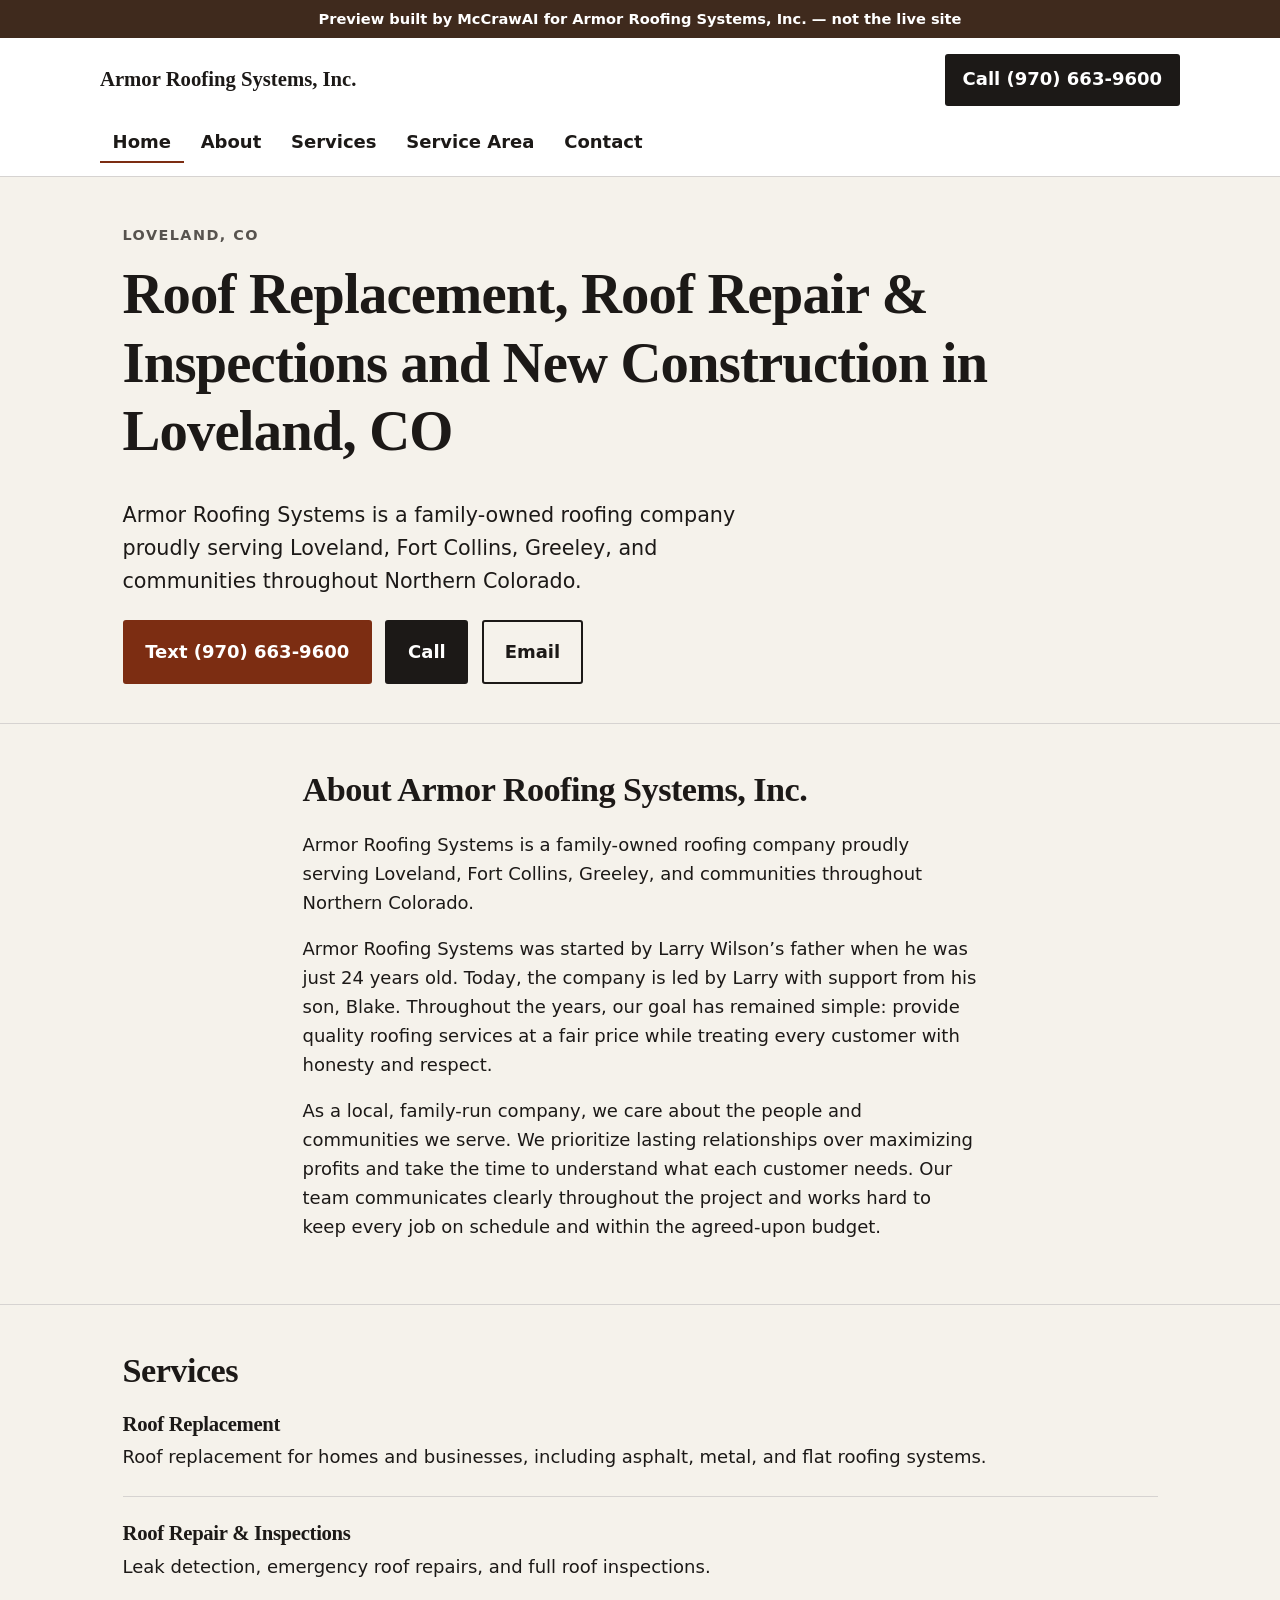
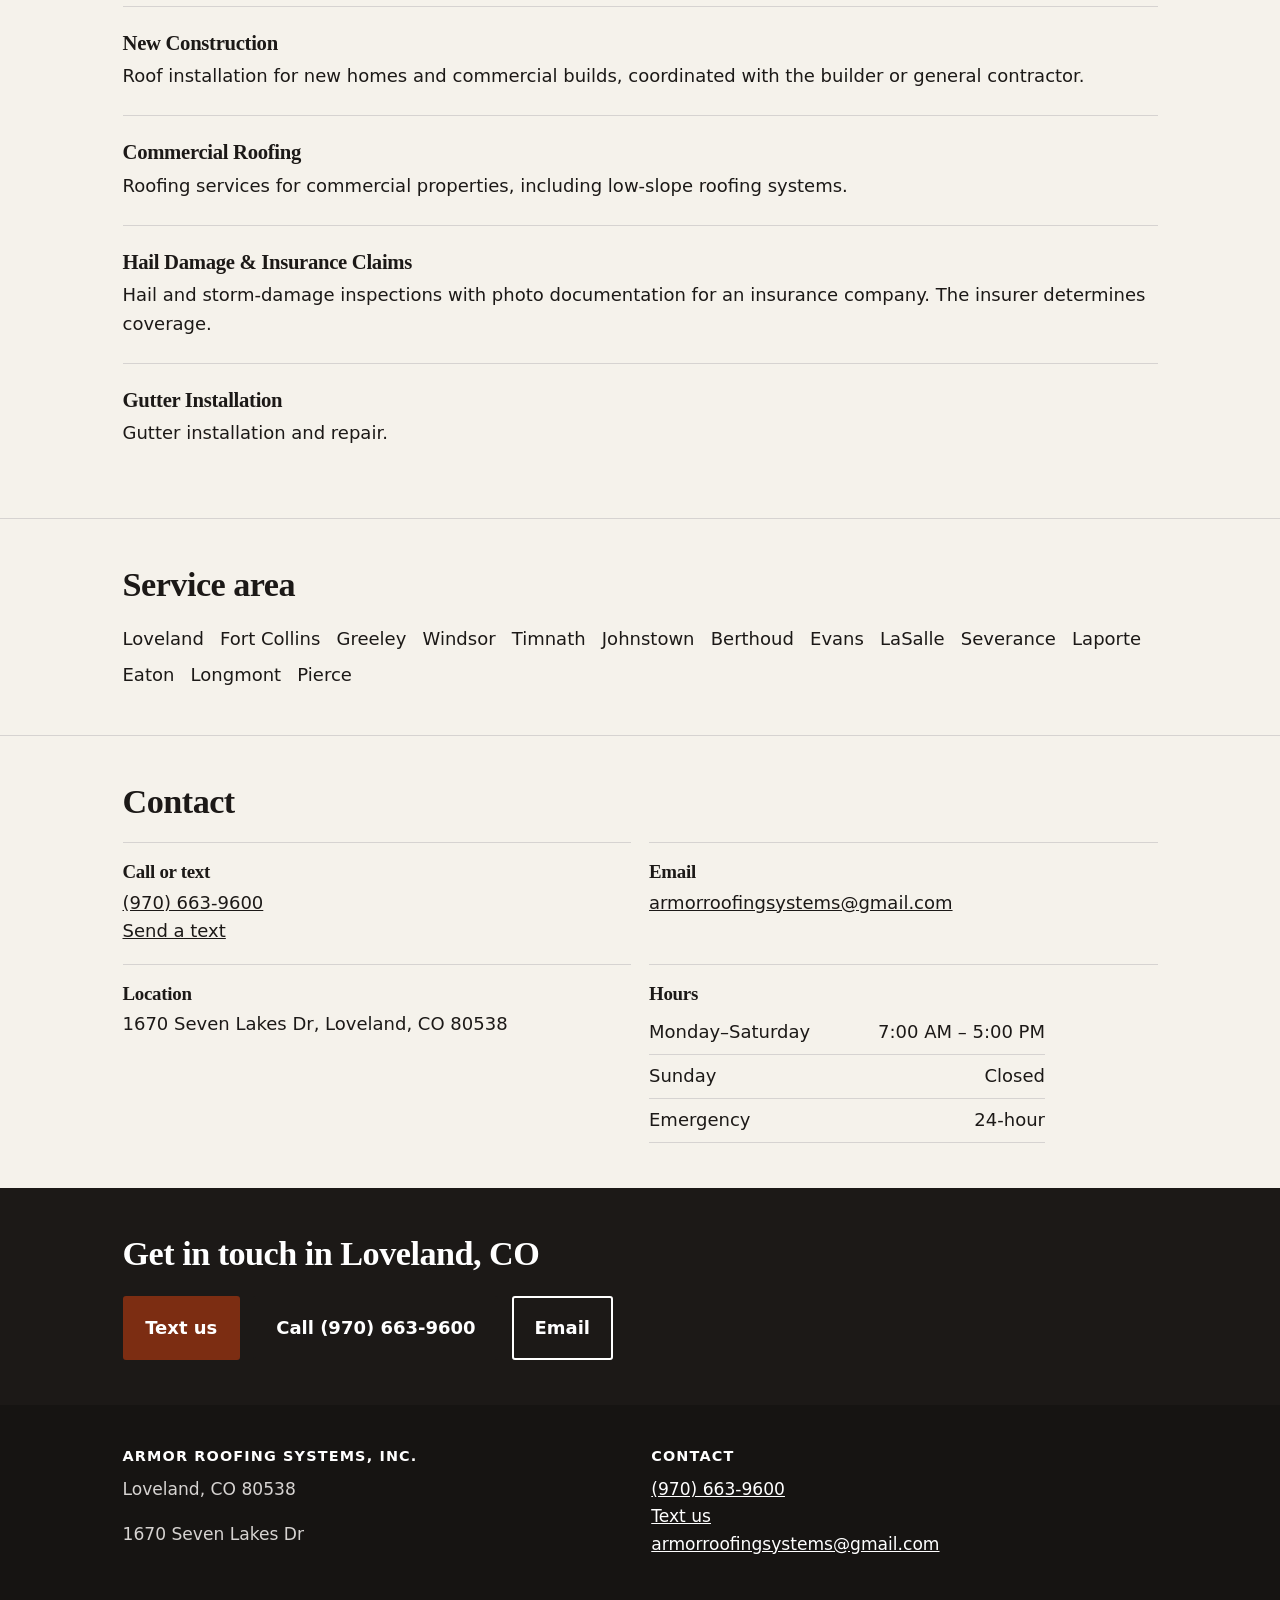
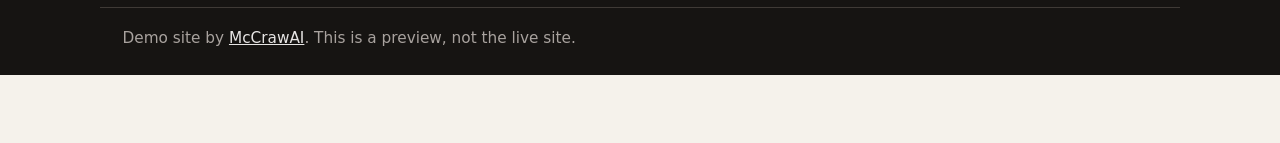
==== index.html @ c3b0ddf4 "Publish preview demo for Armor Roofing Systems, Inc." ====
<!doctype html>
<html lang="en">
<head>
<meta charset="utf-8">
<meta name="viewport" content="width=device-width,initial-scale=1">
<title>Armor Roofing Systems, Inc. | Loveland, CO 80538</title>
<meta name="description" content="Armor Roofing Systems, Inc. in Loveland, CO 80538 — Roof Replacement, Roof Repair &amp; Inspections, New Construction, Commercial Roofing, Hail Damage &amp; Insurance Claims. Call (970) 663-9600.">
<meta name="robots" content="noindex,nofollow">
<link rel="canonical" href="https://mccrawaiops.github.io/demo-armor-roofing-systems/">
<meta property="og:site_name" content="Armor Roofing Systems, Inc.">
<meta property="og:title" content="Armor Roofing Systems, Inc. | Loveland, CO 80538">
<meta property="og:description" content="Armor Roofing Systems, Inc. in Loveland, CO 80538 — Roof Replacement, Roof Repair &amp; Inspections, New Construction, Commercial Roofing, Hail Damage &amp; Insurance Claims. Call (970) 663-9600.">
<meta property="og:type" content="website">
<meta property="og:url" content="https://mccrawaiops.github.io/demo-armor-roofing-systems/">

<meta name="twitter:card" content="summary">
<meta name="theme-color" content="#1c1917">
<link rel="icon" href="img/favicon.png" type="image/png">
<link rel="apple-touch-icon" href="img/favicon.png">

<link rel="stylesheet" href="styles.css">
<script type="application/ld+json">{"@context":"https://schema.org","@graph":[{"@type":"LocalBusiness","@id":"https://mccrawaiops.github.io/demo-armor-roofing-systems/#business","name":"Armor Roofing Systems, Inc.","url":"https://mccrawaiops.github.io/demo-armor-roofing-systems/","telephone":"+19706639600","email":"armorroofingsystems@gmail.com","address":{"@type":"PostalAddress","streetAddress":"1670 Seven Lakes Dr","addressLocality":"Loveland","addressRegion":"CO","postalCode":"80538","addressCountry":"US"},"areaServed":[{"@type":"Place","name":"Loveland"},{"@type":"Place","name":"Fort Collins"},{"@type":"Place","name":"Greeley"},{"@type":"Place","name":"Windsor"},{"@type":"Place","name":"Timnath"},{"@type":"Place","name":"Johnstown"},{"@type":"Place","name":"Berthoud"},{"@type":"Place","name":"Evans"},{"@type":"Place","name":"LaSalle"},{"@type":"Place","name":"Severance"},{"@type":"Place","name":"Laporte"},{"@type":"Place","name":"Eaton"},{"@type":"Place","name":"Longmont"},{"@type":"Place","name":"Pierce"}],"description":"Armor Roofing Systems is a family-owned roofing company proudly serving Loveland, Fort Collins, Greeley, and communities throughout Northern Colorado.\n\nArmor Roofing Systems was started by Larry Wilson’s father when he was just 24 years old. Today, the company is led by Larry with support from his son, Blake. Throughout the years, our goal has remained simple: provide quality roofing services at a fair price while treating every customer with honesty and respect.\n\nAs a local, family-run company, we care about the people and communities we serve. We prioritize lasting relationships over maximizing profits and take the time to understand what each customer needs. Our team communicates clearly throughout the project and works hard to keep every job on schedule and within the agreed-upon budget."},{"@type":"WebPage","@id":"https://mccrawaiops.github.io/demo-armor-roofing-systems/","url":"https://mccrawaiops.github.io/demo-armor-roofing-systems/","name":"Armor Roofing Systems, Inc.","about":{"@id":"https://mccrawaiops.github.io/demo-armor-roofing-systems/#business"}}]}</script>
</head>
<body class="has-sticky">
<div class="preview-ribbon">Preview built by McCrawAI for Armor Roofing Systems, Inc. — not the live site</div>
<a class="skip" href="#main">Skip to content</a>
<header class="top" id="top">
  <div class="wrap bar">
    <a href="index.html" class="brand"><span class="wordmark">Armor Roofing Systems, Inc.</span></a>
    <a class="callbtn" href="tel:+19706639600">Call (970) 663-9600</a>
  </div>
  <nav class="wrap nav" aria-label="Main"><a href="index.html#top" aria-current="page">Home</a><a href="index.html#about">About</a><a href="index.html#services">Services</a><a href="index.html#area">Service Area</a><a href="index.html#contact">Contact</a></nav>
</header>
<main id="main">
<section class="hero"><div class="wrap hero-grid"><div><p class="eyebrow">Loveland, CO</p><h1>Roof Replacement, Roof Repair &amp; Inspections and New Construction in Loveland, CO</h1><p class="lead">Armor Roofing Systems is a family-owned roofing company proudly serving Loveland, Fort Collins, Greeley, and communities throughout Northern Colorado.</p><div class="btns"><a class="btn" href="sms:+19706639600?&body=Hi%2C%20I%20would%20like%20to%20ask%20about%20a%20project.">Text (970) 663-9600</a><a class="btn alt" href="tel:+19706639600">Call</a><a class="btn ghost" href="mailto:armorroofingsystems@gmail.com">Email</a></div></div></div></section>
<section class="sec" id="about"><div class="wrap about"><h2>About Armor Roofing Systems, Inc.</h2><p>Armor Roofing Systems is a family-owned roofing company proudly serving Loveland, Fort Collins, Greeley, and communities throughout Northern Colorado.</p><p>Armor Roofing Systems was started by Larry Wilson’s father when he was just 24 years old. Today, the company is led by Larry with support from his son, Blake. Throughout the years, our goal has remained simple: provide quality roofing services at a fair price while treating every customer with honesty and respect.</p><p>As a local, family-run company, we care about the people and communities we serve. We prioritize lasting relationships over maximizing profits and take the time to understand what each customer needs. Our team communicates clearly throughout the project and works hard to keep every job on schedule and within the agreed-upon budget.</p></div></section>
<section class="sec" id="services"><div class="wrap"><h2>Services</h2><article class="svc"><div><h3>Roof Replacement</h3><p>Roof replacement for homes and businesses, including asphalt, metal, and flat roofing systems.</p></div></article><article class="svc"><div><h3>Roof Repair &amp; Inspections</h3><p>Leak detection, emergency roof repairs, and full roof inspections.</p></div></article><article class="svc"><div><h3>New Construction</h3><p>Roof installation for new homes and commercial builds, coordinated with the builder or general contractor.</p></div></article><article class="svc"><div><h3>Commercial Roofing</h3><p>Roofing services for commercial properties, including low-slope roofing systems.</p></div></article><article class="svc"><div><h3>Hail Damage &amp; Insurance Claims</h3><p>Hail and storm-damage inspections with photo documentation for an insurance company. The insurer determines coverage.</p></div></article><article class="svc"><div><h3>Gutter Installation</h3><p>Gutter installation and repair.</p></div></article></div></section>
<section class="sec" id="area"><div class="wrap"><h2>Service area</h2><ul class="towns"><li>Loveland</li><li>Fort Collins</li><li>Greeley</li><li>Windsor</li><li>Timnath</li><li>Johnstown</li><li>Berthoud</li><li>Evans</li><li>LaSalle</li><li>Severance</li><li>Laporte</li><li>Eaton</li><li>Longmont</li><li>Pierce</li></ul></div></section>
<section class="sec" id="contact"><div class="wrap"><h2>Contact</h2><div class="contact-list"><div class="contact-item"><h2>Call or text</h2><p><a href="tel:+19706639600">(970) 663-9600</a></p><p><a href="sms:+19706639600?&body=Hi%2C%20I%20would%20like%20to%20ask%20about%20a%20project.">Send a text</a></p></div><div class="contact-item"><h2>Email</h2><p><a href="mailto:armorroofingsystems@gmail.com">armorroofingsystems@gmail.com</a></p></div><div class="contact-item"><h2>Location</h2><p>1670 Seven Lakes Dr, Loveland, CO 80538</p></div><div class="contact-item"><h2>Hours</h2><ul class="hours"><li><span>Monday–Saturday</span><span>7:00 AM – 5:00 PM</span></li><li><span>Sunday</span><span>Closed</span></li><li><span>Emergency</span><span>24-hour</span></li></ul></div></div></div></section>
</main>
<section class="cta-band"><div class="wrap"><h2>Get in touch in Loveland, CO</h2><div class="btns"><a class="btn" href="sms:+19706639600?&body=Hi%2C%20I%20would%20like%20to%20ask%20about%20a%20project.">Text us</a><a class="btn alt" href="tel:+19706639600">Call (970) 663-9600</a><a class="btn ghost" href="mailto:armorroofingsystems@gmail.com">Email</a></div></div></section>
<footer class="foot">
  <div class="wrap cols">
    <div>
      <h3>Armor Roofing Systems, Inc.</h3>
      <p>Loveland, CO 80538</p>
      <p>1670 Seven Lakes Dr</p>
    </div>
    <div>
      <h3>Contact</h3>
      <p>
        <a href="tel:+19706639600">(970) 663-9600</a><br>
        <a href="sms:+19706639600?&body=Hi%2C%20I%20would%20like%20to%20ask%20about%20a%20project.">Text us</a><br>
        <a href="mailto:armorroofingsystems@gmail.com">armorroofingsystems@gmail.com</a>
      </p>
    </div>
    
  </div>
  <div class="wrap credit">Demo site by <a href="https://mccrawai.com">McCrawAI</a>. This is a preview, not the live site.</div>
</footer>
<nav class="sticky" aria-label="Quick contact"><a class="sticky-call" href="tel:+19706639600">Call (970) 663-9600</a><a class="sticky-text" href="sms:+19706639600?&body=Hi%2C%20I%20would%20like%20to%20ask%20about%20a%20project.">Text us</a></nav>
</body>
</html>
---- styles.css ----
/* Preview demo styles. System fonts only. No decorative motion. */
:root{
  --primary:#1c1917;
  --accent:#7c2d12;
  --bg:#f5f2eb;
  --ink:#1c1917;
  --muted:#57534e;
  --paper:#fff;
  --line:#d6d3d1;
  --header:#fff;
  --header-ink:#1c1917;
  --ribbon:#3f2a1d;
}
*,*::before,*::after{box-sizing:border-box}
html{font-size:18px;scroll-behavior:smooth}
body{
  margin:0;
  font-family:system-ui,-apple-system,"Segoe UI",Roboto,Arial,sans-serif;
  color:var(--ink);
  background:var(--bg);
  line-height:1.6;
  padding-bottom:0;
}
body.has-sticky{padding-bottom:3.75rem}
img{max-width:100%;height:auto;display:block}
a{color:var(--primary)}
a:focus-visible,button:focus-visible{outline:3px solid var(--accent);outline-offset:3px}
h1,h2,h3{
  font-family:Georgia,"Iowan Old Style","Palatino Linotype",Palatino,"Times New Roman",serif;
  font-weight:700;
  line-height:1.2;
  letter-spacing:-0.015em;
  color:var(--primary);
  margin:0 0 .6em;
}
h1{font-size:clamp(2rem,5vw,3.15rem)}
h2{font-size:clamp(1.45rem,3vw,1.9rem)}
h3{font-size:1.15rem}
p{margin:0 0 1em}
.wrap{max-width:1080px;margin:0 auto;padding:0 1.25rem}
.skip{position:absolute;left:-999px}
.skip:focus{left:1rem;top:1rem;background:#fff;padding:.5rem .75rem;z-index:20}

.preview-ribbon{
  background:var(--ribbon);
  color:#fff;
  text-align:center;
  font-size:.8125rem;
  font-weight:650;
  line-height:1.4;
  padding:.5rem 1rem;
}

.top{
  background:var(--header);
  border-bottom:1px solid var(--line);
  position:sticky;
  top:0;
  z-index:5;
  color:var(--header-ink);
}
.bar{display:flex;align-items:center;justify-content:space-between;gap:1rem;padding:.85rem 0}
.brand{display:flex;align-items:center;gap:.75rem;text-decoration:none;color:var(--header-ink);min-width:0}
.brand img{height:48px;width:auto;max-width:220px}
.wordmark{font-family:Georgia,"Iowan Old Style",Palatino,serif;font-weight:700;font-size:1.15rem;line-height:1.2}
.callbtn{
  background:var(--primary);
  color:#fff;
  text-decoration:none;
  font-weight:700;
  padding:.65rem 1rem;
  border-radius:3px;
  white-space:nowrap;
}
.nav{display:flex;gap:.25rem;padding:0 0 .75rem;overflow-x:auto}
.nav a{text-decoration:none;color:var(--header-ink);font-weight:600;padding:.35rem .7rem;white-space:nowrap}
.nav a[aria-current="page"]{color:var(--primary);box-shadow:inset 0 -2px 0 var(--accent)}

.hero{padding:2.6rem 0 2.2rem}
.hero-grid{display:grid;gap:1.75rem;align-items:center}
@media(min-width:800px){
  .hero-grid.has-photo{grid-template-columns:1.05fr .95fr}
}
.eyebrow{
  font-size:.8rem;
  font-weight:700;
  letter-spacing:.1em;
  text-transform:uppercase;
  color:var(--muted);
  margin:0 0 .75rem;
}
.lead{font-size:1.15rem;max-width:36rem}
.hero-photo img{width:100%;aspect-ratio:4/3;object-fit:cover;background:var(--line)}

.btns{display:flex;flex-wrap:wrap;gap:.75rem;margin:1.25rem 0 0}
.btn{
  display:inline-block;
  background:var(--accent);
  color:#fff;
  text-decoration:none;
  font-weight:700;
  padding:.85rem 1.15rem;
  border-radius:3px;
  border:2px solid var(--accent);
}
.btn.alt{background:var(--primary);border-color:var(--primary);color:#fff}
.btn.ghost{background:transparent;color:var(--primary);border-color:var(--primary)}

.sec{padding:2.5rem 0;border-top:1px solid var(--line)}
.about{max-width:40rem}

.svc{
  display:grid;
  gap:1.25rem;
  padding:1.35rem 0;
  border-top:1px solid var(--line);
  align-items:start;
}
.svc:first-of-type{border-top:0;padding-top:0}
@media(min-width:700px){
  .svc.has-photo{grid-template-columns:220px 1fr}
}
.svc img{width:100%;aspect-ratio:4/3;object-fit:cover;background:var(--line)}
.svc h3{margin-bottom:.35rem}
.svc p{margin:0;color:var(--ink)}

.gallery{
  display:grid;
  gap:.75rem;
  grid-template-columns:repeat(auto-fit,minmax(220px,1fr));
  margin-top:1rem;
}
.gallery img{width:100%;aspect-ratio:4/3;object-fit:cover;background:var(--line)}

.towns{margin:0;padding:0;list-style:none;display:flex;flex-wrap:wrap;gap:.4rem .9rem}
.towns li{margin:0}
.hours{margin:0;padding:0;list-style:none}
.hours li{display:flex;gap:1rem;justify-content:space-between;max-width:22rem;border-bottom:1px solid var(--line);padding:.4rem 0}

.contact-list{display:grid;gap:1rem}
@media(min-width:700px){.contact-list{grid-template-columns:repeat(2,1fr)}}
.contact-item{border-top:1px solid var(--line);padding:1rem 0 0}
.contact-item h2,.contact-item h3{margin:0 0 .25rem;font-size:1.05rem}
.contact-item p{margin:0}

.cta-band{background:var(--primary);color:#f7f4ef;padding:2.5rem 0}
.cta-band h2{color:#fff}
.cta-band .btn.ghost{border-color:#fff;color:#fff}

.foot{background:#161412;color:#d6d3d1;padding:2.4rem 0 1.4rem;font-size:.95rem}
.foot a{color:#fff}
.cols{display:grid;gap:1.25rem;grid-template-columns:repeat(auto-fit,minmax(180px,1fr))}
.foot h3{color:#fff;font-family:system-ui,-apple-system,"Segoe UI",sans-serif;font-size:.8rem;letter-spacing:.08em;text-transform:uppercase;margin:0 0 .6rem}
.credit{margin-top:1.75rem;padding-top:1rem;border-top:1px solid #3f3a36;font-size:.85rem;color:#a8a29e}
.credit a{color:#e7e5e4}

.sticky{display:none}
@media(max-width:899px){
  body.has-sticky .sticky{
    display:flex;
    position:fixed;
    bottom:0;left:0;right:0;
    z-index:6;
  }
  .sticky a{
    flex:1;
    text-align:center;
    text-decoration:none;
    color:#fff;
    font-weight:800;
    padding:.95rem .5rem;
  }
  .sticky-call{background:var(--primary)}
  .sticky-text{background:var(--accent)}
}

@media(prefers-reduced-motion:reduce){
  html{scroll-behavior:auto}
  *,*::before,*::after{animation:none !important;transition:none !important}
}
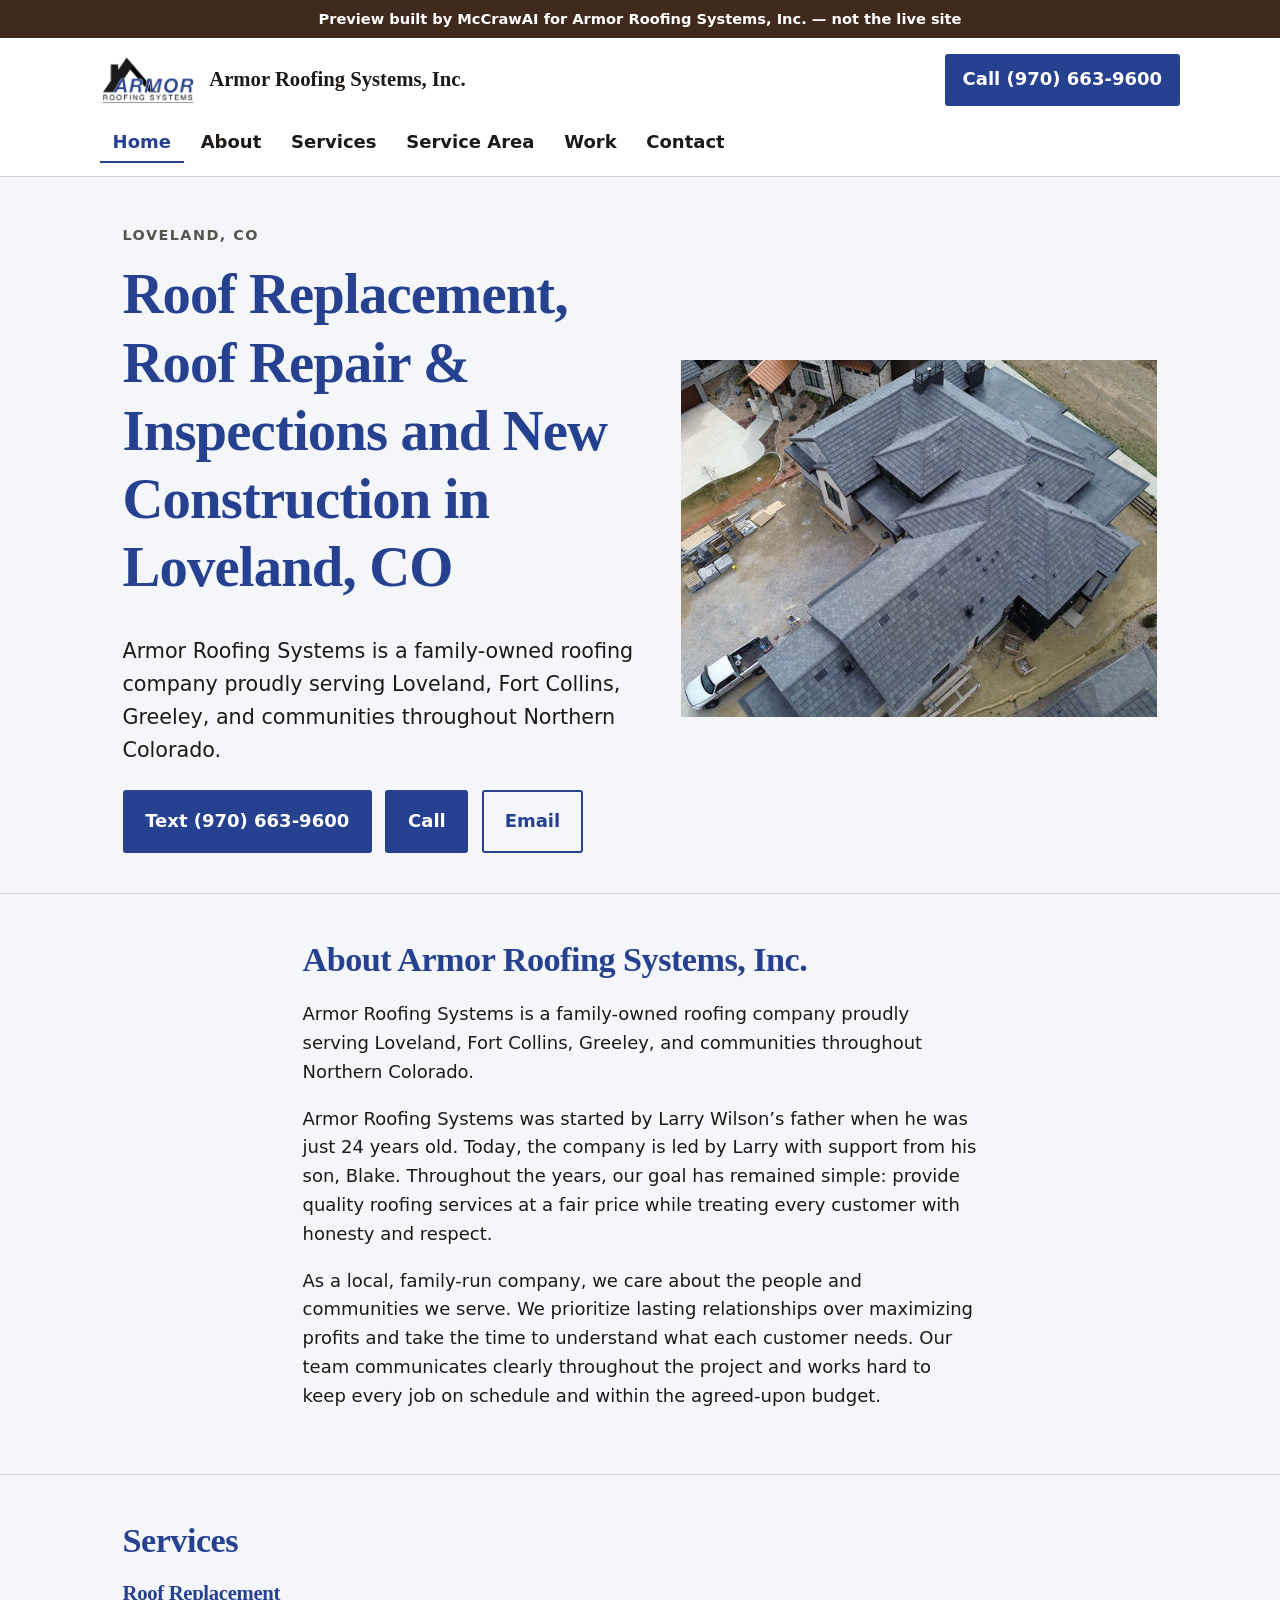
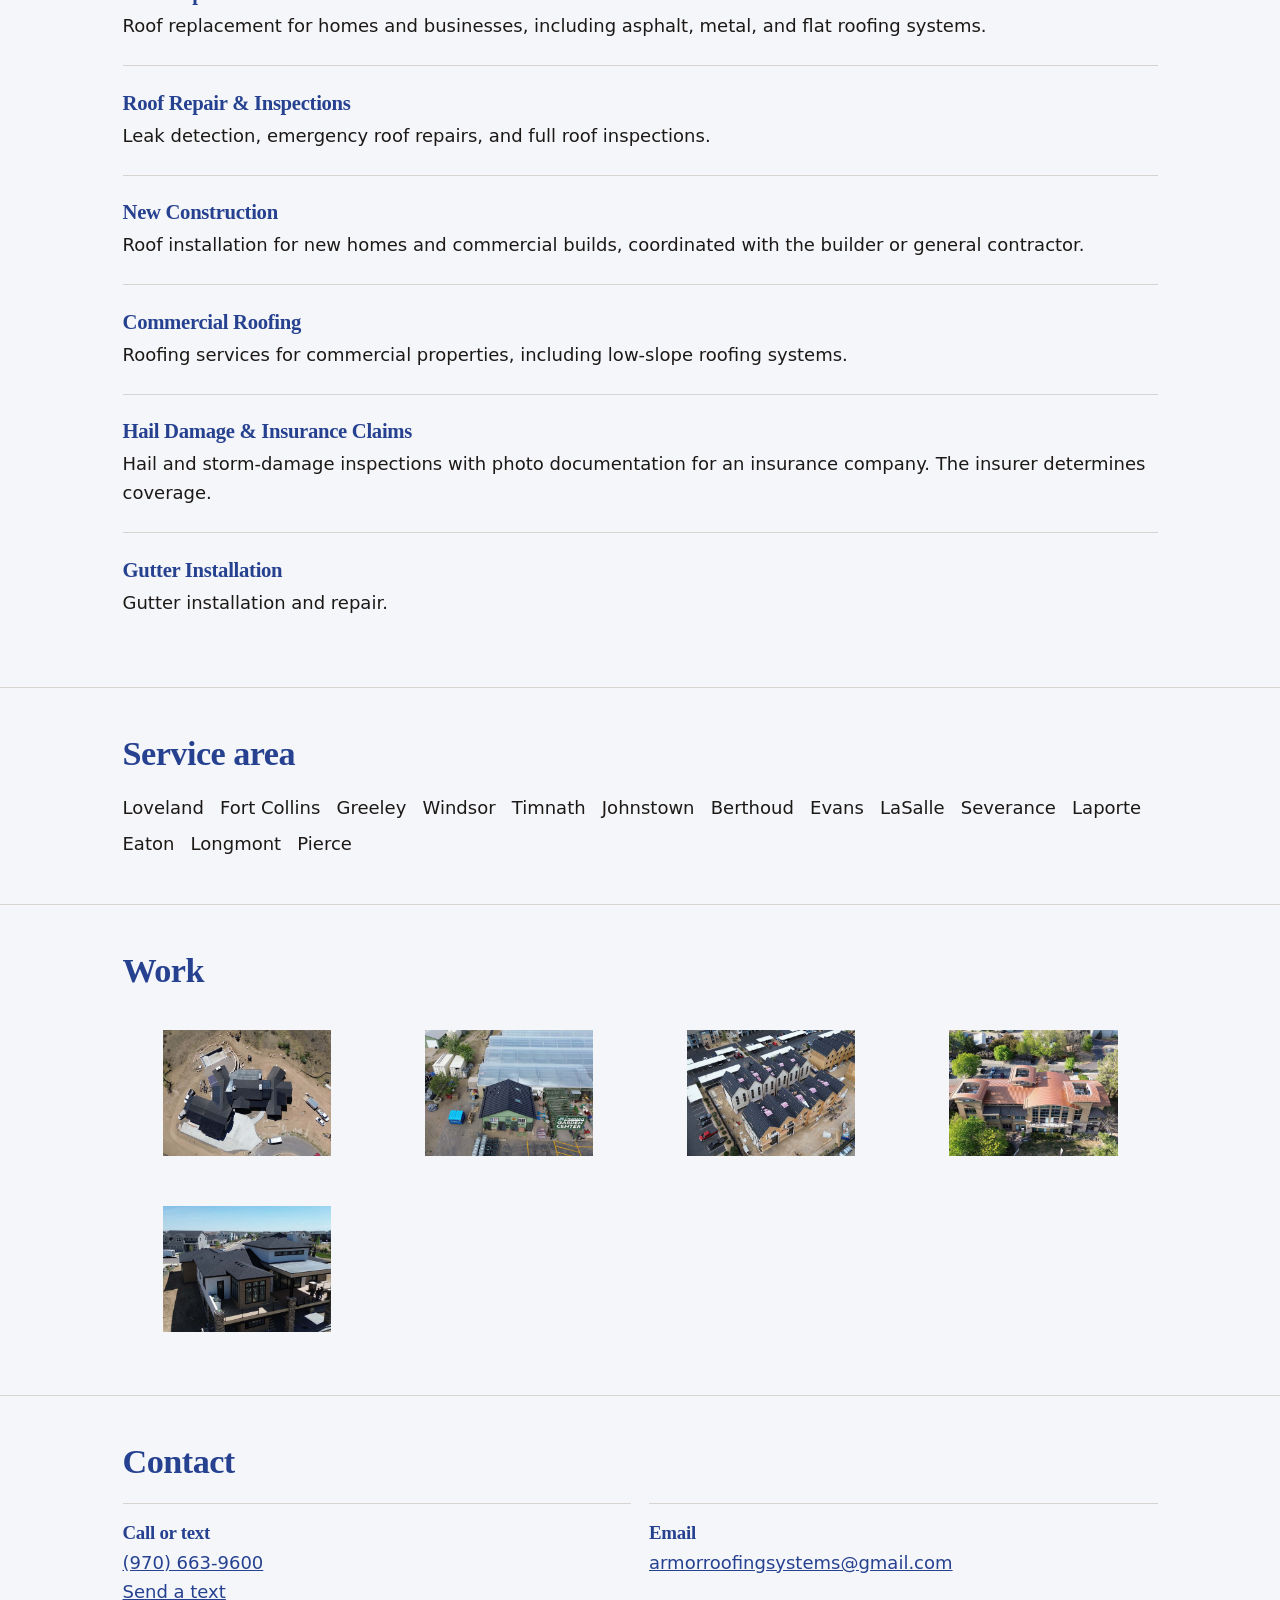
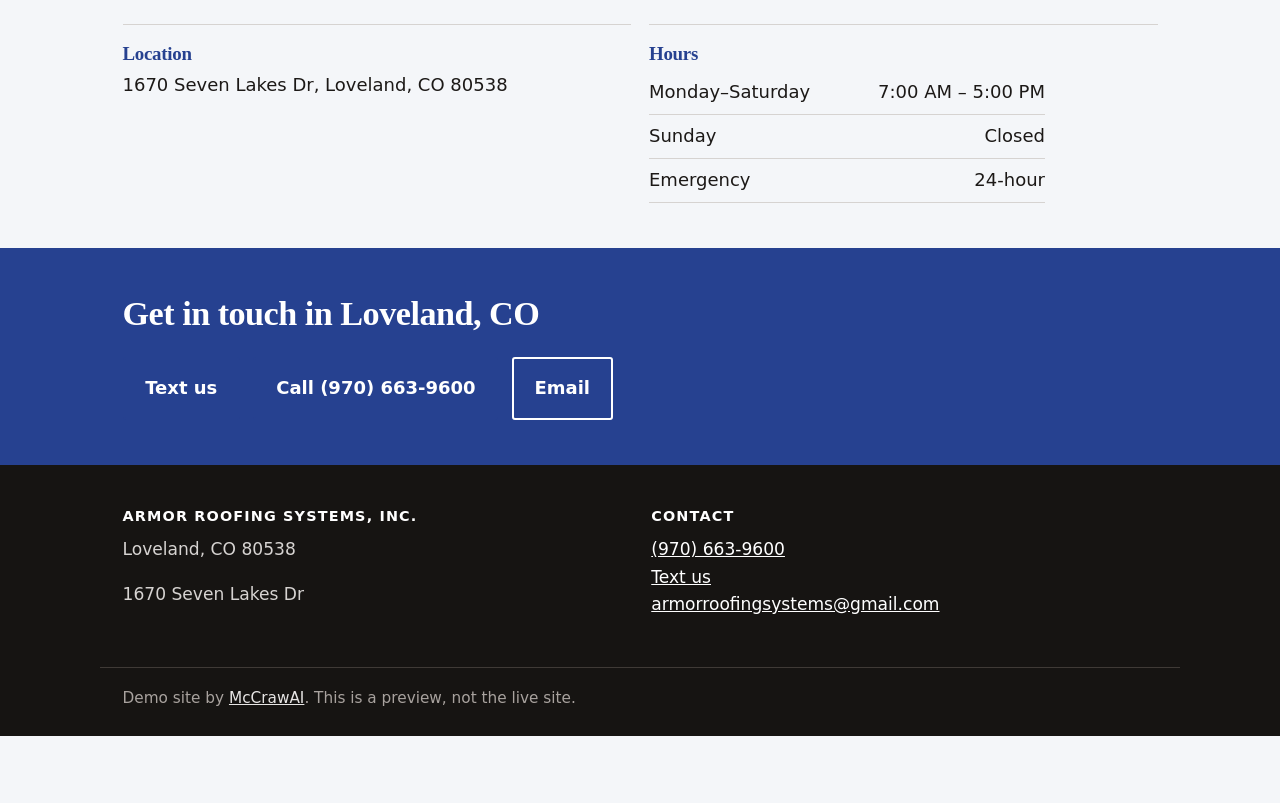
==== commit 4e3fe8d5: "Publish preview demo for Armor Roofing Systems, Inc." ====
--- a/index.html
+++ b/index.html
@@ -12,30 +12,31 @@
 <meta property="og:description" content="Armor Roofing Systems, Inc. in Loveland, CO 80538 — Roof Replacement, Roof Repair &amp; Inspections, New Construction, Commercial Roofing, Hail Damage &amp; Insurance Claims. Call (970) 663-9600.">
 <meta property="og:type" content="website">
 <meta property="og:url" content="https://mccrawaiops.github.io/demo-armor-roofing-systems/">
-
+<meta property="og:image" content="https://mccrawaiops.github.io/demo-armor-roofing-systems/img/berthoud-project.jpg">
 <meta name="twitter:card" content="summary">
-<meta name="theme-color" content="#1c1917">
+<meta name="theme-color" content="#264190">
 <link rel="icon" href="img/favicon.png" type="image/png">
 <link rel="apple-touch-icon" href="img/favicon.png">
-
+<link rel="preload" as="image" href="img/berthoud-project-sm.jpg">
 <link rel="stylesheet" href="styles.css">
-<script type="application/ld+json">{"@context":"https://schema.org","@graph":[{"@type":"LocalBusiness","@id":"https://mccrawaiops.github.io/demo-armor-roofing-systems/#business","name":"Armor Roofing Systems, Inc.","url":"https://mccrawaiops.github.io/demo-armor-roofing-systems/","telephone":"+19706639600","email":"armorroofingsystems@gmail.com","address":{"@type":"PostalAddress","streetAddress":"1670 Seven Lakes Dr","addressLocality":"Loveland","addressRegion":"CO","postalCode":"80538","addressCountry":"US"},"areaServed":[{"@type":"Place","name":"Loveland"},{"@type":"Place","name":"Fort Collins"},{"@type":"Place","name":"Greeley"},{"@type":"Place","name":"Windsor"},{"@type":"Place","name":"Timnath"},{"@type":"Place","name":"Johnstown"},{"@type":"Place","name":"Berthoud"},{"@type":"Place","name":"Evans"},{"@type":"Place","name":"LaSalle"},{"@type":"Place","name":"Severance"},{"@type":"Place","name":"Laporte"},{"@type":"Place","name":"Eaton"},{"@type":"Place","name":"Longmont"},{"@type":"Place","name":"Pierce"}],"description":"Armor Roofing Systems is a family-owned roofing company proudly serving Loveland, Fort Collins, Greeley, and communities throughout Northern Colorado.\n\nArmor Roofing Systems was started by Larry Wilson’s father when he was just 24 years old. Today, the company is led by Larry with support from his son, Blake. Throughout the years, our goal has remained simple: provide quality roofing services at a fair price while treating every customer with honesty and respect.\n\nAs a local, family-run company, we care about the people and communities we serve. We prioritize lasting relationships over maximizing profits and take the time to understand what each customer needs. Our team communicates clearly throughout the project and works hard to keep every job on schedule and within the agreed-upon budget."},{"@type":"WebPage","@id":"https://mccrawaiops.github.io/demo-armor-roofing-systems/","url":"https://mccrawaiops.github.io/demo-armor-roofing-systems/","name":"Armor Roofing Systems, Inc.","about":{"@id":"https://mccrawaiops.github.io/demo-armor-roofing-systems/#business"}}]}</script>
+<script type="application/ld+json">{"@context":"https://schema.org","@graph":[{"@type":"LocalBusiness","@id":"https://mccrawaiops.github.io/demo-armor-roofing-systems/#business","name":"Armor Roofing Systems, Inc.","url":"https://mccrawaiops.github.io/demo-armor-roofing-systems/","telephone":"+19706639600","email":"armorroofingsystems@gmail.com","address":{"@type":"PostalAddress","streetAddress":"1670 Seven Lakes Dr","addressLocality":"Loveland","addressRegion":"CO","postalCode":"80538","addressCountry":"US"},"areaServed":[{"@type":"Place","name":"Loveland"},{"@type":"Place","name":"Fort Collins"},{"@type":"Place","name":"Greeley"},{"@type":"Place","name":"Windsor"},{"@type":"Place","name":"Timnath"},{"@type":"Place","name":"Johnstown"},{"@type":"Place","name":"Berthoud"},{"@type":"Place","name":"Evans"},{"@type":"Place","name":"LaSalle"},{"@type":"Place","name":"Severance"},{"@type":"Place","name":"Laporte"},{"@type":"Place","name":"Eaton"},{"@type":"Place","name":"Longmont"},{"@type":"Place","name":"Pierce"}],"description":"Armor Roofing Systems is a family-owned roofing company proudly serving Loveland, Fort Collins, Greeley, and communities throughout Northern Colorado.\n\nArmor Roofing Systems was started by Larry Wilson’s father when he was just 24 years old. Today, the company is led by Larry with support from his son, Blake. Throughout the years, our goal has remained simple: provide quality roofing services at a fair price while treating every customer with honesty and respect.\n\nAs a local, family-run company, we care about the people and communities we serve. We prioritize lasting relationships over maximizing profits and take the time to understand what each customer needs. Our team communicates clearly throughout the project and works hard to keep every job on schedule and within the agreed-upon budget.","logo":"https://mccrawaiops.github.io/demo-armor-roofing-systems/img/logo.png","image":"https://mccrawaiops.github.io/demo-armor-roofing-systems/img/berthoud-project.jpg"},{"@type":"WebPage","@id":"https://mccrawaiops.github.io/demo-armor-roofing-systems/","url":"https://mccrawaiops.github.io/demo-armor-roofing-systems/","name":"Armor Roofing Systems, Inc.","about":{"@id":"https://mccrawaiops.github.io/demo-armor-roofing-systems/#business"}}]}</script>
 </head>
 <body class="has-sticky">
 <div class="preview-ribbon">Preview built by McCrawAI for Armor Roofing Systems, Inc. — not the live site</div>
 <a class="skip" href="#main">Skip to content</a>
 <header class="top" id="top">
   <div class="wrap bar">
-    <a href="index.html" class="brand"><span class="wordmark">Armor Roofing Systems, Inc.</span></a>
+    <a href="index.html" class="brand"><img src="img/logo.png" width="800" height="401" alt="Armor Roofing Systems, Inc."><span class="wordmark">Armor Roofing Systems, Inc.</span></a>
     <a class="callbtn" href="tel:+19706639600">Call (970) 663-9600</a>
   </div>
-  <nav class="wrap nav" aria-label="Main"><a href="index.html#top" aria-current="page">Home</a><a href="index.html#about">About</a><a href="index.html#services">Services</a><a href="index.html#area">Service Area</a><a href="index.html#contact">Contact</a></nav>
+  <nav class="wrap nav" aria-label="Main"><a href="index.html#top" aria-current="page">Home</a><a href="index.html#about">About</a><a href="index.html#services">Services</a><a href="index.html#area">Service Area</a><a href="index.html#work">Work</a><a href="index.html#contact">Contact</a></nav>
 </header>
 <main id="main">
-<section class="hero"><div class="wrap hero-grid"><div><p class="eyebrow">Loveland, CO</p><h1>Roof Replacement, Roof Repair &amp; Inspections and New Construction in Loveland, CO</h1><p class="lead">Armor Roofing Systems is a family-owned roofing company proudly serving Loveland, Fort Collins, Greeley, and communities throughout Northern Colorado.</p><div class="btns"><a class="btn" href="sms:+19706639600?&body=Hi%2C%20I%20would%20like%20to%20ask%20about%20a%20project.">Text (970) 663-9600</a><a class="btn alt" href="tel:+19706639600">Call</a><a class="btn ghost" href="mailto:armorroofingsystems@gmail.com">Email</a></div></div></div></section>
+<section class="hero"><div class="wrap hero-grid has-photo"><div><p class="eyebrow">Loveland, CO</p><h1>Roof Replacement, Roof Repair &amp; Inspections and New Construction in Loveland, CO</h1><p class="lead">Armor Roofing Systems is a family-owned roofing company proudly serving Loveland, Fort Collins, Greeley, and communities throughout Northern Colorado.</p><div class="btns"><a class="btn" href="sms:+19706639600?&body=Hi%2C%20I%20would%20like%20to%20ask%20about%20a%20project.">Text (970) 663-9600</a><a class="btn alt" href="tel:+19706639600">Call</a><a class="btn ghost" href="mailto:armorroofingsystems@gmail.com">Email</a></div></div><div class="hero-photo"><img src="img/berthoud-project.jpg" srcset="img/berthoud-project-sm.jpg 800w, img/berthoud-project.jpg 1600w" sizes="(max-width:700px) 100vw, 60vw" width="1600" height="900" alt="Aerial view of a completed custom roof in Berthoud, Colorado" fetchpriority="high" decoding="async"></div></div></section>
 <section class="sec" id="about"><div class="wrap about"><h2>About Armor Roofing Systems, Inc.</h2><p>Armor Roofing Systems is a family-owned roofing company proudly serving Loveland, Fort Collins, Greeley, and communities throughout Northern Colorado.</p><p>Armor Roofing Systems was started by Larry Wilson’s father when he was just 24 years old. Today, the company is led by Larry with support from his son, Blake. Throughout the years, our goal has remained simple: provide quality roofing services at a fair price while treating every customer with honesty and respect.</p><p>As a local, family-run company, we care about the people and communities we serve. We prioritize lasting relationships over maximizing profits and take the time to understand what each customer needs. Our team communicates clearly throughout the project and works hard to keep every job on schedule and within the agreed-upon budget.</p></div></section>
 <section class="sec" id="services"><div class="wrap"><h2>Services</h2><article class="svc"><div><h3>Roof Replacement</h3><p>Roof replacement for homes and businesses, including asphalt, metal, and flat roofing systems.</p></div></article><article class="svc"><div><h3>Roof Repair &amp; Inspections</h3><p>Leak detection, emergency roof repairs, and full roof inspections.</p></div></article><article class="svc"><div><h3>New Construction</h3><p>Roof installation for new homes and commercial builds, coordinated with the builder or general contractor.</p></div></article><article class="svc"><div><h3>Commercial Roofing</h3><p>Roofing services for commercial properties, including low-slope roofing systems.</p></div></article><article class="svc"><div><h3>Hail Damage &amp; Insurance Claims</h3><p>Hail and storm-damage inspections with photo documentation for an insurance company. The insurer determines coverage.</p></div></article><article class="svc"><div><h3>Gutter Installation</h3><p>Gutter installation and repair.</p></div></article></div></section>
 <section class="sec" id="area"><div class="wrap"><h2>Service area</h2><ul class="towns"><li>Loveland</li><li>Fort Collins</li><li>Greeley</li><li>Windsor</li><li>Timnath</li><li>Johnstown</li><li>Berthoud</li><li>Evans</li><li>LaSalle</li><li>Severance</li><li>Laporte</li><li>Eaton</li><li>Longmont</li><li>Pierce</li></ul></div></section>
+<section class="sec" id="work"><div class="wrap"><h2>Work</h2><div class="gallery"><figure><img src="img/johnstown-custom-roofing.jpg" srcset="img/johnstown-custom-roofing-sm.jpg 700w, img/johnstown-custom-roofing.jpg 1400w" sizes="(max-width:700px) 100vw, 60vw" width="1400" height="788" alt="Aerial view of a custom roofing project in Johnstown, Colorado" loading="lazy" decoding="async"></figure><figure><img src="img/garden-project.jpg" srcset="img/garden-project-sm.jpg 700w, img/garden-project.jpg 1400w" sizes="(max-width:700px) 100vw, 60vw" width="1400" height="788" alt="Aerial view of a metal roof at Loveland Garden Center" loading="lazy" decoding="async"></figure><figure><img src="img/johnstown-custom-roof.jpg" srcset="img/johnstown-custom-roof-sm.jpg 700w, img/johnstown-custom-roof.jpg 1400w" sizes="(max-width:700px) 100vw, 60vw" width="1400" height="788" alt="Aerial view of a Johnstown custom roof project with homes under construction" loading="lazy" decoding="async"></figure><figure><img src="img/metal-roof-fort-collins.jpg" srcset="img/metal-roof-fort-collins-sm.jpg 700w, img/metal-roof-fort-collins.jpg 1400w" sizes="(max-width:700px) 100vw, 60vw" width="1400" height="788" alt="Aerial view of a metal roof in Fort Collins, Colorado" loading="lazy" decoding="async"></figure><figure><img src="img/windsor-custom-home.jpg" srcset="img/windsor-custom-home-sm.jpg 700w, img/windsor-custom-home.jpg 1400w" sizes="(max-width:700px) 100vw, 60vw" width="1400" height="788" alt="Aerial view of a custom home roofing project in Windsor, Colorado" loading="lazy" decoding="async"></figure></div></div></section>
 <section class="sec" id="contact"><div class="wrap"><h2>Contact</h2><div class="contact-list"><div class="contact-item"><h2>Call or text</h2><p><a href="tel:+19706639600">(970) 663-9600</a></p><p><a href="sms:+19706639600?&body=Hi%2C%20I%20would%20like%20to%20ask%20about%20a%20project.">Send a text</a></p></div><div class="contact-item"><h2>Email</h2><p><a href="mailto:armorroofingsystems@gmail.com">armorroofingsystems@gmail.com</a></p></div><div class="contact-item"><h2>Location</h2><p>1670 Seven Lakes Dr, Loveland, CO 80538</p></div><div class="contact-item"><h2>Hours</h2><ul class="hours"><li><span>Monday–Saturday</span><span>7:00 AM – 5:00 PM</span></li><li><span>Sunday</span><span>Closed</span></li><li><span>Emergency</span><span>24-hour</span></li></ul></div></div></div></section>
 </main>
 <section class="cta-band"><div class="wrap"><h2>Get in touch in Loveland, CO</h2><div class="btns"><a class="btn" href="sms:+19706639600?&body=Hi%2C%20I%20would%20like%20to%20ask%20about%20a%20project.">Text us</a><a class="btn alt" href="tel:+19706639600">Call (970) 663-9600</a><a class="btn ghost" href="mailto:armorroofingsystems@gmail.com">Email</a></div></div></section>
--- a/styles.css
+++ b/styles.css
@@ -1,8 +1,8 @@
 /* Preview demo styles. System fonts only. No decorative motion. */
 :root{
-  --primary:#1c1917;
-  --accent:#7c2d12;
-  --bg:#f5f2eb;
+  --primary:#264190;
+  --accent:#264190;
+  --bg:#f4f6f9;
   --ink:#1c1917;
   --muted:#57534e;
   --paper:#fff;
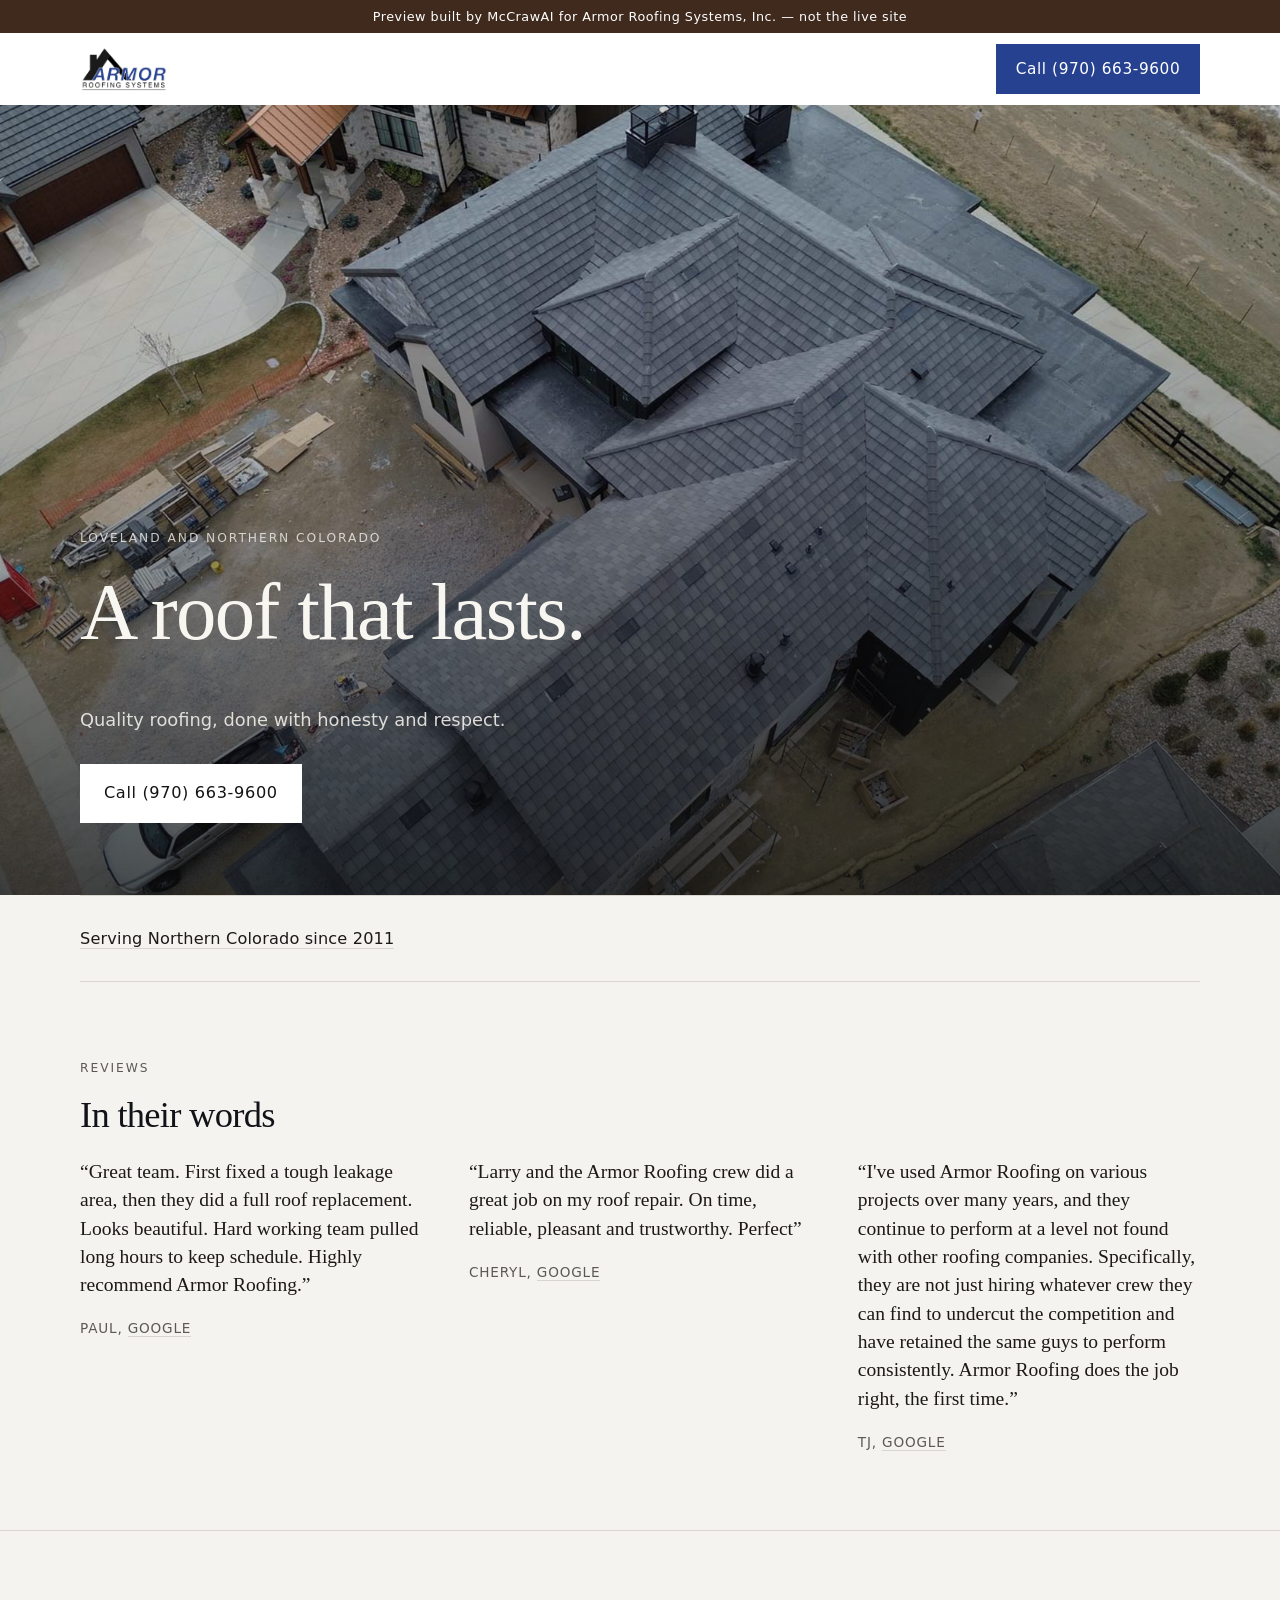
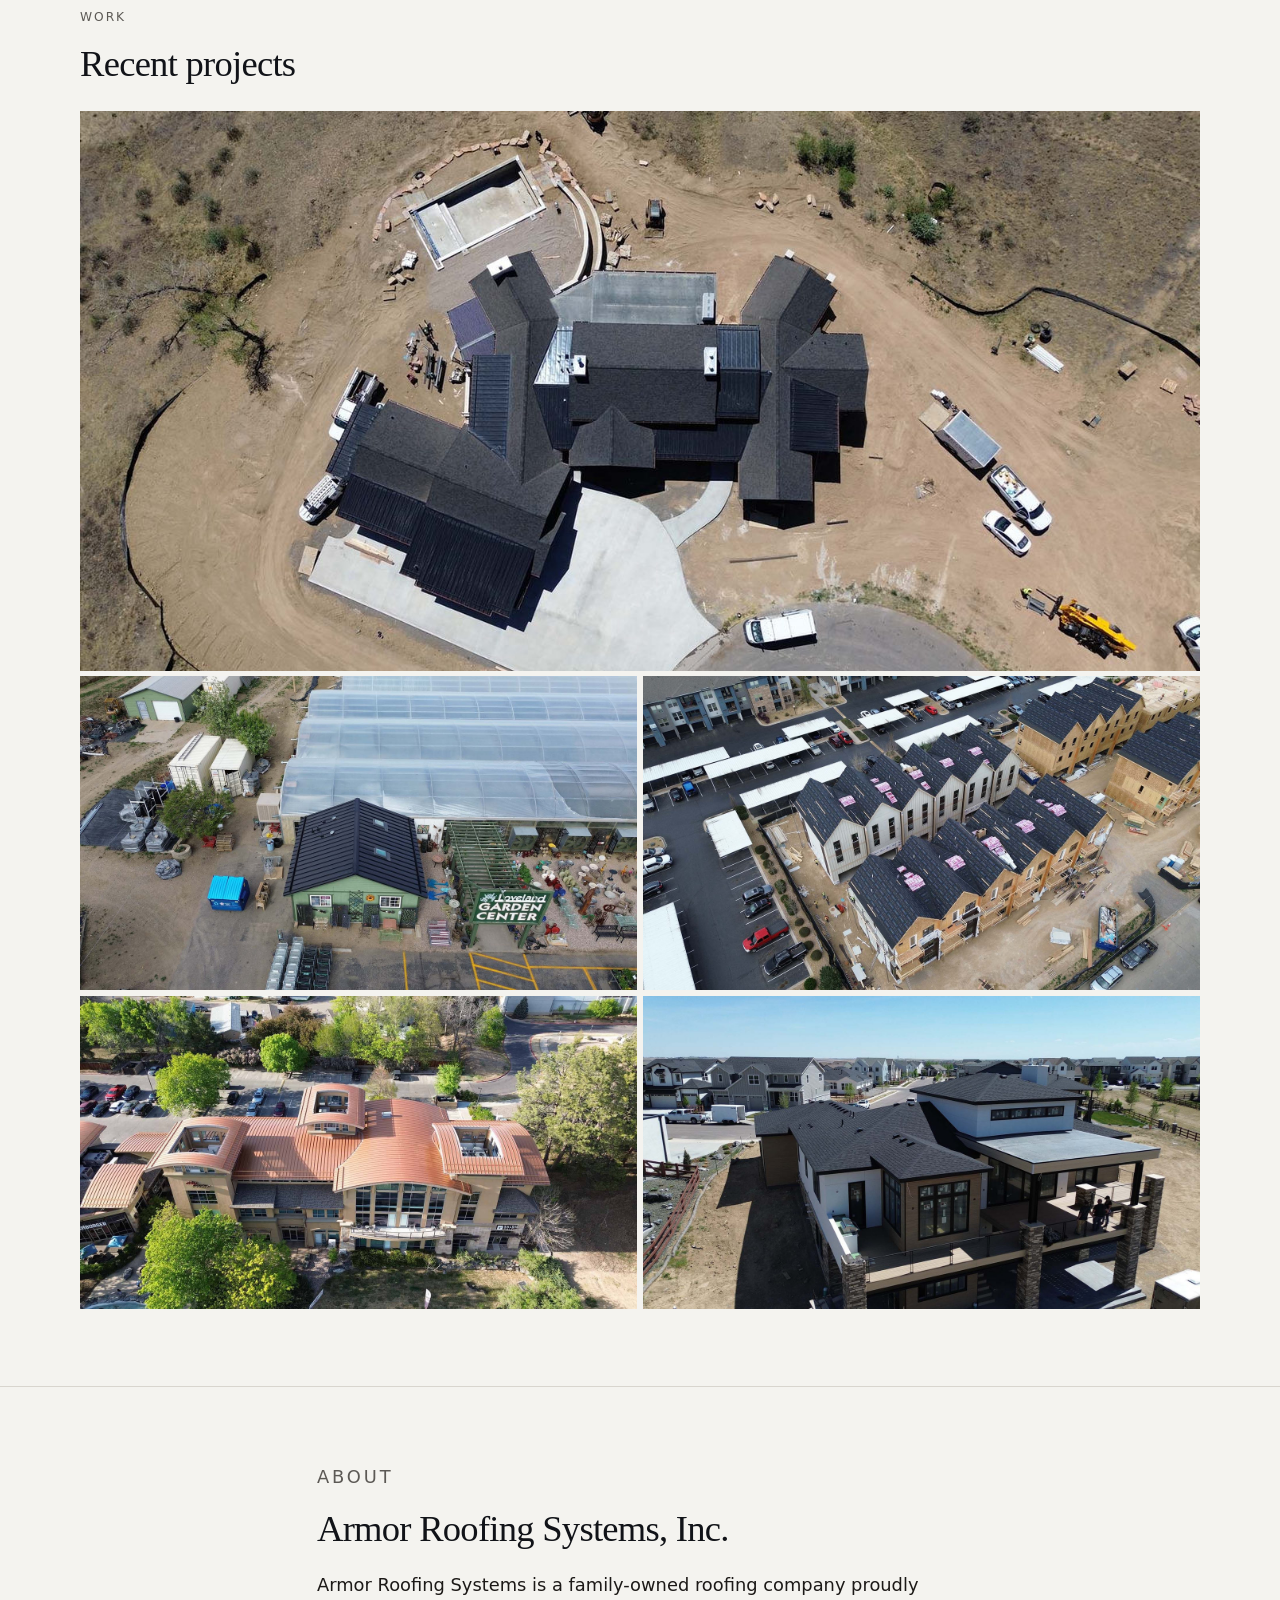
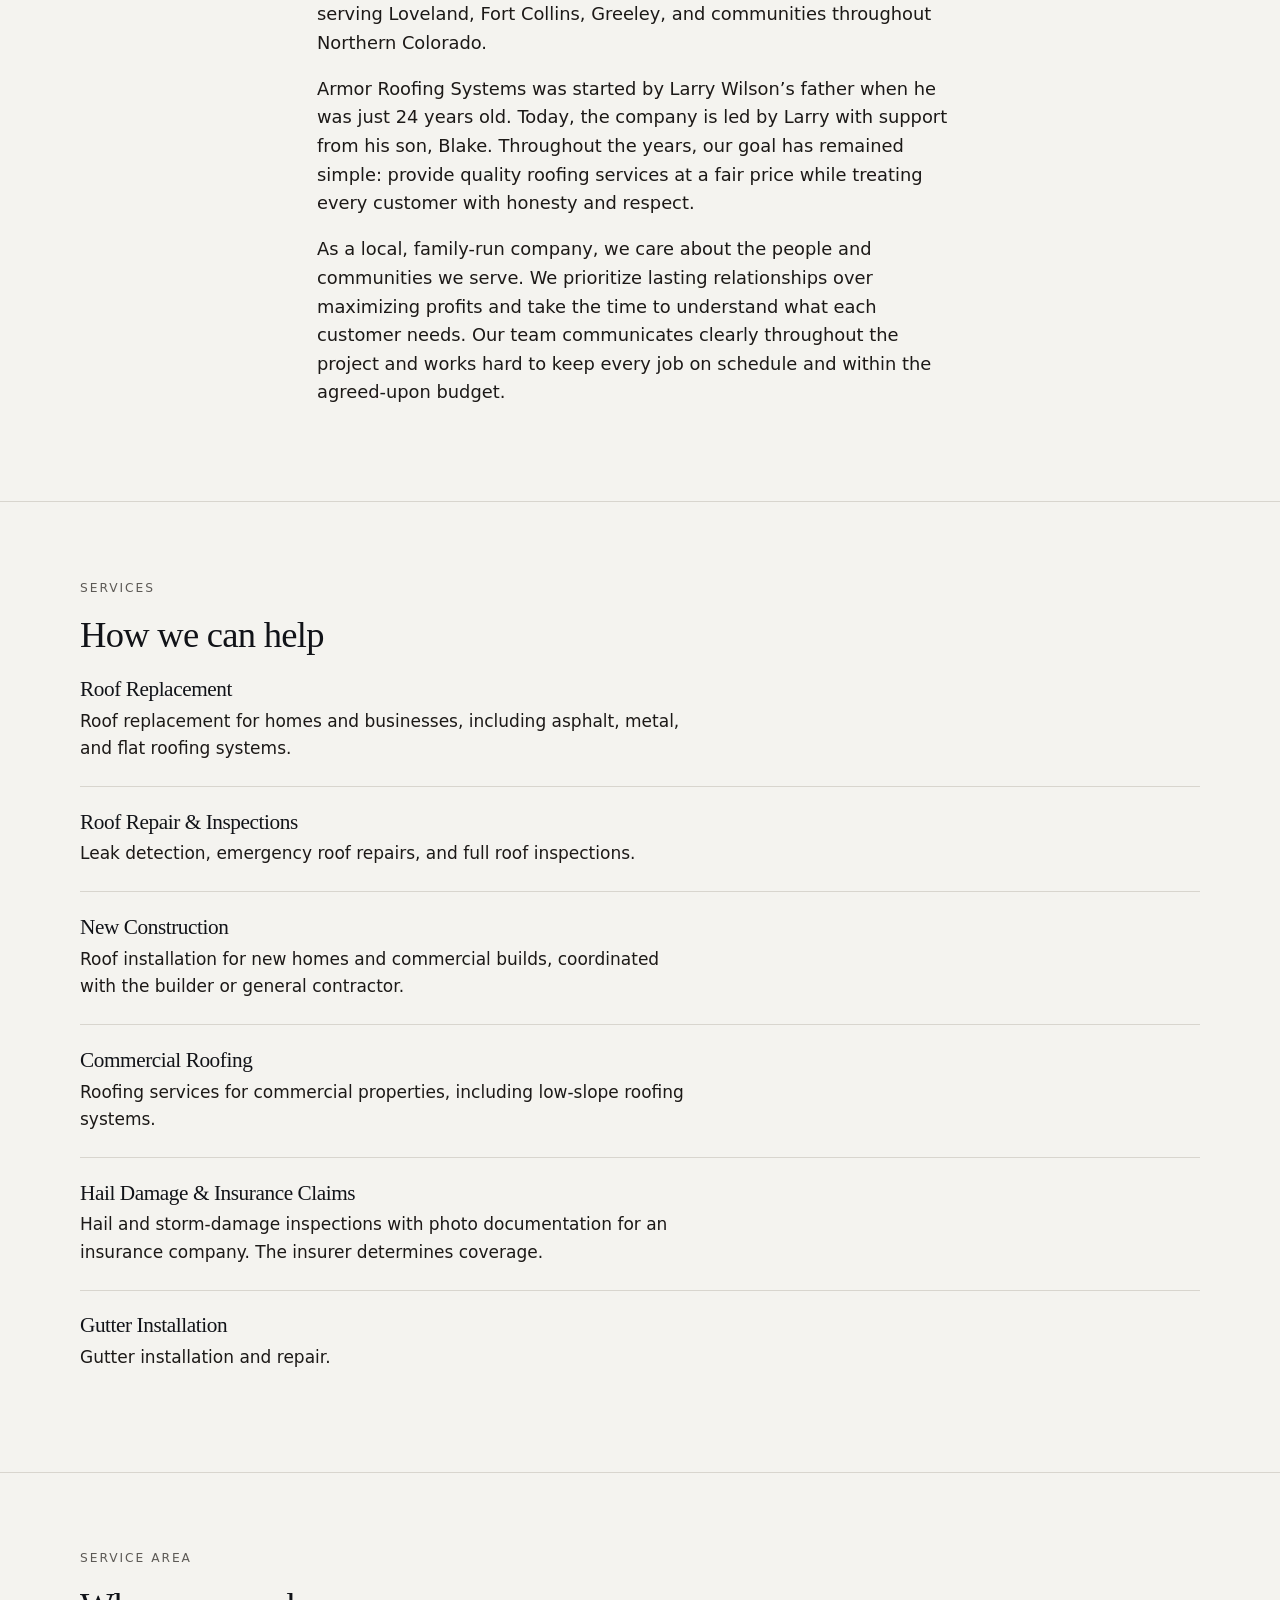
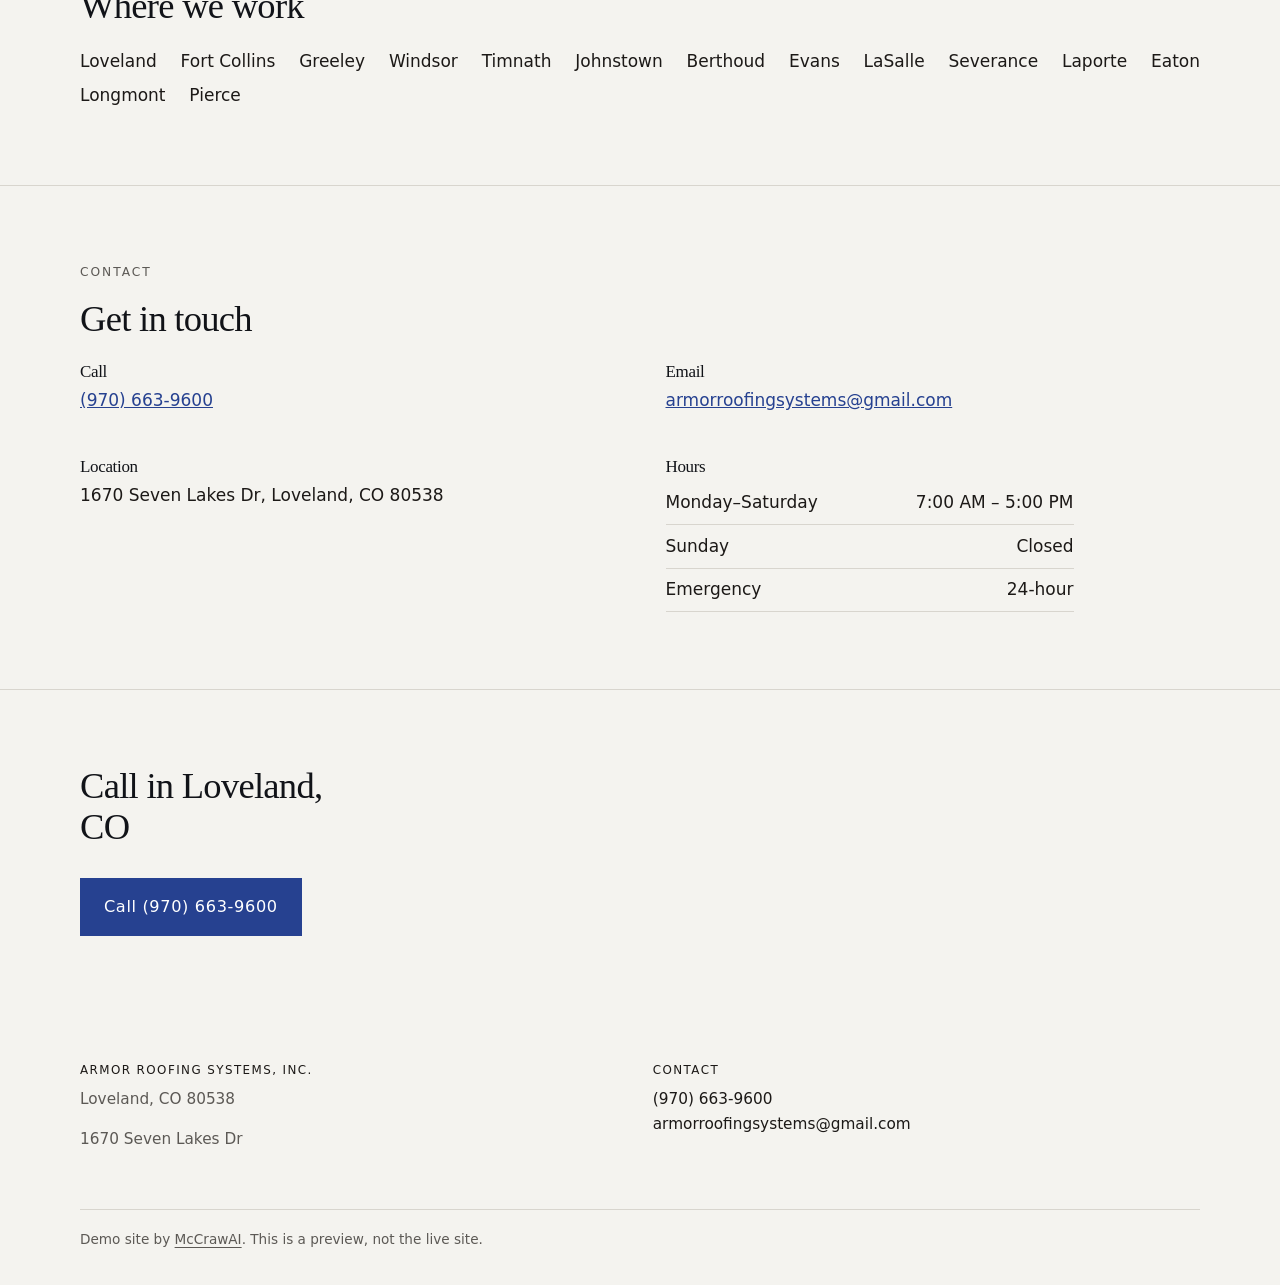
==== commit f00ee355: "Publish preview demo for Armor Roofing Systems, Inc." ====
--- a/index.html
+++ b/index.html
@@ -4,42 +4,43 @@
 <meta charset="utf-8">
 <meta name="viewport" content="width=device-width,initial-scale=1">
 <title>Armor Roofing Systems, Inc. | Loveland, CO 80538</title>
-<meta name="description" content="Armor Roofing Systems, Inc. in Loveland, CO 80538 — Roof Replacement, Roof Repair &amp; Inspections, New Construction, Commercial Roofing, Hail Damage &amp; Insurance Claims. Call (970) 663-9600.">
+<meta name="description" content="Armor Roofing Systems, Inc. in Loveland, CO 80538 — A roof that lasts. Call (970) 663-9600.">
 <meta name="robots" content="noindex,nofollow">
 <link rel="canonical" href="https://mccrawaiops.github.io/demo-armor-roofing-systems/">
 <meta property="og:site_name" content="Armor Roofing Systems, Inc.">
 <meta property="og:title" content="Armor Roofing Systems, Inc. | Loveland, CO 80538">
-<meta property="og:description" content="Armor Roofing Systems, Inc. in Loveland, CO 80538 — Roof Replacement, Roof Repair &amp; Inspections, New Construction, Commercial Roofing, Hail Damage &amp; Insurance Claims. Call (970) 663-9600.">
+<meta property="og:description" content="Armor Roofing Systems, Inc. in Loveland, CO 80538 — A roof that lasts. Call (970) 663-9600.">
 <meta property="og:type" content="website">
 <meta property="og:url" content="https://mccrawaiops.github.io/demo-armor-roofing-systems/">
 <meta property="og:image" content="https://mccrawaiops.github.io/demo-armor-roofing-systems/img/berthoud-project.jpg">
 <meta name="twitter:card" content="summary">
-<meta name="theme-color" content="#264190">
+<meta name="theme-color" content="#f4f3ef">
 <link rel="icon" href="img/favicon.png" type="image/png">
 <link rel="apple-touch-icon" href="img/favicon.png">
-<link rel="preload" as="image" href="img/berthoud-project-sm.jpg">
+<link rel="preload" as="image" href="img/berthoud-project-sm.jpg" imagesrcset="img/berthoud-project-sm.jpg 960w, img/berthoud-project.jpg 1920w" imagesizes="100vw">
 <link rel="stylesheet" href="styles.css">
 <script type="application/ld+json">{"@context":"https://schema.org","@graph":[{"@type":"LocalBusiness","@id":"https://mccrawaiops.github.io/demo-armor-roofing-systems/#business","name":"Armor Roofing Systems, Inc.","url":"https://mccrawaiops.github.io/demo-armor-roofing-systems/","telephone":"+19706639600","email":"armorroofingsystems@gmail.com","address":{"@type":"PostalAddress","streetAddress":"1670 Seven Lakes Dr","addressLocality":"Loveland","addressRegion":"CO","postalCode":"80538","addressCountry":"US"},"areaServed":[{"@type":"Place","name":"Loveland"},{"@type":"Place","name":"Fort Collins"},{"@type":"Place","name":"Greeley"},{"@type":"Place","name":"Windsor"},{"@type":"Place","name":"Timnath"},{"@type":"Place","name":"Johnstown"},{"@type":"Place","name":"Berthoud"},{"@type":"Place","name":"Evans"},{"@type":"Place","name":"LaSalle"},{"@type":"Place","name":"Severance"},{"@type":"Place","name":"Laporte"},{"@type":"Place","name":"Eaton"},{"@type":"Place","name":"Longmont"},{"@type":"Place","name":"Pierce"}],"description":"Armor Roofing Systems is a family-owned roofing company proudly serving Loveland, Fort Collins, Greeley, and communities throughout Northern Colorado.\n\nArmor Roofing Systems was started by Larry Wilson’s father when he was just 24 years old. Today, the company is led by Larry with support from his son, Blake. Throughout the years, our goal has remained simple: provide quality roofing services at a fair price while treating every customer with honesty and respect.\n\nAs a local, family-run company, we care about the people and communities we serve. We prioritize lasting relationships over maximizing profits and take the time to understand what each customer needs. Our team communicates clearly throughout the project and works hard to keep every job on schedule and within the agreed-upon budget.","logo":"https://mccrawaiops.github.io/demo-armor-roofing-systems/img/logo.png","image":"https://mccrawaiops.github.io/demo-armor-roofing-systems/img/berthoud-project.jpg"},{"@type":"WebPage","@id":"https://mccrawaiops.github.io/demo-armor-roofing-systems/","url":"https://mccrawaiops.github.io/demo-armor-roofing-systems/","name":"Armor Roofing Systems, Inc.","about":{"@id":"https://mccrawaiops.github.io/demo-armor-roofing-systems/#business"}}]}</script>
 </head>
-<body class="has-sticky">
+<body class="layout-cinematic base-light">
 <div class="preview-ribbon">Preview built by McCrawAI for Armor Roofing Systems, Inc. — not the live site</div>
 <a class="skip" href="#main">Skip to content</a>
 <header class="top" id="top">
   <div class="wrap bar">
-    <a href="index.html" class="brand"><img src="img/logo.png" width="800" height="401" alt="Armor Roofing Systems, Inc."><span class="wordmark">Armor Roofing Systems, Inc.</span></a>
+    <a href="index.html" class="brand"><img src="img/logo.png" width="800" height="401" alt="Armor Roofing Systems, Inc."></a>
     <a class="callbtn" href="tel:+19706639600">Call (970) 663-9600</a>
   </div>
-  <nav class="wrap nav" aria-label="Main"><a href="index.html#top" aria-current="page">Home</a><a href="index.html#about">About</a><a href="index.html#services">Services</a><a href="index.html#area">Service Area</a><a href="index.html#work">Work</a><a href="index.html#contact">Contact</a></nav>
 </header>
 <main id="main">
-<section class="hero"><div class="wrap hero-grid has-photo"><div><p class="eyebrow">Loveland, CO</p><h1>Roof Replacement, Roof Repair &amp; Inspections and New Construction in Loveland, CO</h1><p class="lead">Armor Roofing Systems is a family-owned roofing company proudly serving Loveland, Fort Collins, Greeley, and communities throughout Northern Colorado.</p><div class="btns"><a class="btn" href="sms:+19706639600?&body=Hi%2C%20I%20would%20like%20to%20ask%20about%20a%20project.">Text (970) 663-9600</a><a class="btn alt" href="tel:+19706639600">Call</a><a class="btn ghost" href="mailto:armorroofingsystems@gmail.com">Email</a></div></div><div class="hero-photo"><img src="img/berthoud-project.jpg" srcset="img/berthoud-project-sm.jpg 800w, img/berthoud-project.jpg 1600w" sizes="(max-width:700px) 100vw, 60vw" width="1600" height="900" alt="Aerial view of a completed custom roof in Berthoud, Colorado" fetchpriority="high" decoding="async"></div></div></section>
-<section class="sec" id="about"><div class="wrap about"><h2>About Armor Roofing Systems, Inc.</h2><p>Armor Roofing Systems is a family-owned roofing company proudly serving Loveland, Fort Collins, Greeley, and communities throughout Northern Colorado.</p><p>Armor Roofing Systems was started by Larry Wilson’s father when he was just 24 years old. Today, the company is led by Larry with support from his son, Blake. Throughout the years, our goal has remained simple: provide quality roofing services at a fair price while treating every customer with honesty and respect.</p><p>As a local, family-run company, we care about the people and communities we serve. We prioritize lasting relationships over maximizing profits and take the time to understand what each customer needs. Our team communicates clearly throughout the project and works hard to keep every job on schedule and within the agreed-upon budget.</p></div></section>
-<section class="sec" id="services"><div class="wrap"><h2>Services</h2><article class="svc"><div><h3>Roof Replacement</h3><p>Roof replacement for homes and businesses, including asphalt, metal, and flat roofing systems.</p></div></article><article class="svc"><div><h3>Roof Repair &amp; Inspections</h3><p>Leak detection, emergency roof repairs, and full roof inspections.</p></div></article><article class="svc"><div><h3>New Construction</h3><p>Roof installation for new homes and commercial builds, coordinated with the builder or general contractor.</p></div></article><article class="svc"><div><h3>Commercial Roofing</h3><p>Roofing services for commercial properties, including low-slope roofing systems.</p></div></article><article class="svc"><div><h3>Hail Damage &amp; Insurance Claims</h3><p>Hail and storm-damage inspections with photo documentation for an insurance company. The insurer determines coverage.</p></div></article><article class="svc"><div><h3>Gutter Installation</h3><p>Gutter installation and repair.</p></div></article></div></section>
-<section class="sec" id="area"><div class="wrap"><h2>Service area</h2><ul class="towns"><li>Loveland</li><li>Fort Collins</li><li>Greeley</li><li>Windsor</li><li>Timnath</li><li>Johnstown</li><li>Berthoud</li><li>Evans</li><li>LaSalle</li><li>Severance</li><li>Laporte</li><li>Eaton</li><li>Longmont</li><li>Pierce</li></ul></div></section>
-<section class="sec" id="work"><div class="wrap"><h2>Work</h2><div class="gallery"><figure><img src="img/johnstown-custom-roofing.jpg" srcset="img/johnstown-custom-roofing-sm.jpg 700w, img/johnstown-custom-roofing.jpg 1400w" sizes="(max-width:700px) 100vw, 60vw" width="1400" height="788" alt="Aerial view of a custom roofing project in Johnstown, Colorado" loading="lazy" decoding="async"></figure><figure><img src="img/garden-project.jpg" srcset="img/garden-project-sm.jpg 700w, img/garden-project.jpg 1400w" sizes="(max-width:700px) 100vw, 60vw" width="1400" height="788" alt="Aerial view of a metal roof at Loveland Garden Center" loading="lazy" decoding="async"></figure><figure><img src="img/johnstown-custom-roof.jpg" srcset="img/johnstown-custom-roof-sm.jpg 700w, img/johnstown-custom-roof.jpg 1400w" sizes="(max-width:700px) 100vw, 60vw" width="1400" height="788" alt="Aerial view of a Johnstown custom roof project with homes under construction" loading="lazy" decoding="async"></figure><figure><img src="img/metal-roof-fort-collins.jpg" srcset="img/metal-roof-fort-collins-sm.jpg 700w, img/metal-roof-fort-collins.jpg 1400w" sizes="(max-width:700px) 100vw, 60vw" width="1400" height="788" alt="Aerial view of a metal roof in Fort Collins, Colorado" loading="lazy" decoding="async"></figure><figure><img src="img/windsor-custom-home.jpg" srcset="img/windsor-custom-home-sm.jpg 700w, img/windsor-custom-home.jpg 1400w" sizes="(max-width:700px) 100vw, 60vw" width="1400" height="788" alt="Aerial view of a custom home roofing project in Windsor, Colorado" loading="lazy" decoding="async"></figure></div></div></section>
-<section class="sec" id="contact"><div class="wrap"><h2>Contact</h2><div class="contact-list"><div class="contact-item"><h2>Call or text</h2><p><a href="tel:+19706639600">(970) 663-9600</a></p><p><a href="sms:+19706639600?&body=Hi%2C%20I%20would%20like%20to%20ask%20about%20a%20project.">Send a text</a></p></div><div class="contact-item"><h2>Email</h2><p><a href="mailto:armorroofingsystems@gmail.com">armorroofingsystems@gmail.com</a></p></div><div class="contact-item"><h2>Location</h2><p>1670 Seven Lakes Dr, Loveland, CO 80538</p></div><div class="contact-item"><h2>Hours</h2><ul class="hours"><li><span>Monday–Saturday</span><span>7:00 AM – 5:00 PM</span></li><li><span>Sunday</span><span>Closed</span></li><li><span>Emergency</span><span>24-hour</span></li></ul></div></div></div></section>
+<section class="hero hero-bleed"><div class="hero-media"><img class="hero-img" src="img/berthoud-project.jpg" srcset="img/berthoud-project-sm.jpg 960w, img/berthoud-project.jpg 1920w" sizes="100vw" width="1920" height="1080" alt="Aerial view of a completed custom roof in Berthoud, Colorado" fetchpriority="high" decoding="async"></div><div class="hero-copy"><p class="eyebrow">Loveland and Northern Colorado</p><h1>A roof that lasts.</h1><p class="lead">Quality roofing, done with honesty and respect.</p><div class="btns"><a class="btn" href="tel:+19706639600">Call (970) 663-9600</a></div></div></section>
+<section class="trust-band" id="trust"><div class="wrap"><div class="trust"><div class="trust-item"><p><a href="https://armorroofingsystems.com/" rel="noopener" target="_blank">Serving Northern Colorado since 2011</a></p></div></div></div></section>
+<section class="sec" id="reviews"><div class="wrap"><p class="kicker">Reviews</p><h2>In their words</h2><div class="reviews"><blockquote class="review"><p>“Great team. First fixed a tough leakage area, then they did a full roof replacement. Looks beautiful. Hard working team pulled long hours to keep schedule. Highly recommend Armor Roofing.”</p><footer>Paul, <a href="https://armorroofingsystems.com/" rel="noopener" target="_blank">Google</a></footer></blockquote><blockquote class="review"><p>“Larry and the Armor Roofing crew did a great job on my roof repair. On time, reliable, pleasant and trustworthy. Perfect”</p><footer>Cheryl, <a href="https://armorroofingsystems.com/" rel="noopener" target="_blank">Google</a></footer></blockquote><blockquote class="review"><p>“I&#x27;ve used Armor Roofing on various projects over many years, and they continue to perform at a level not found with other roofing companies. Specifically, they are not just hiring whatever crew they can find to undercut the competition and have retained the same guys to perform consistently. Armor Roofing does the job right, the first time.”</p><footer>TJ, <a href="https://armorroofingsystems.com/" rel="noopener" target="_blank">Google</a></footer></blockquote></div></div></section>
+<section class="sec" id="work"><div class="wrap"><p class="kicker">Work</p><h2>Recent projects</h2><div class="gallery"><figure><img src="img/johnstown-custom-roofing.jpg" srcset="img/johnstown-custom-roofing-sm.jpg 700w, img/johnstown-custom-roofing.jpg 1400w" sizes="(max-width:700px) 100vw, 60vw" width="1400" height="788" alt="Aerial view of a custom roofing project in Johnstown, Colorado" loading="lazy" decoding="async"></figure><figure><img src="img/garden-project.jpg" srcset="img/garden-project-sm.jpg 700w, img/garden-project.jpg 1400w" sizes="(max-width:700px) 100vw, 60vw" width="1400" height="788" alt="Aerial view of a metal roof at Loveland Garden Center" loading="lazy" decoding="async"></figure><figure><img src="img/johnstown-custom-roof.jpg" srcset="img/johnstown-custom-roof-sm.jpg 700w, img/johnstown-custom-roof.jpg 1400w" sizes="(max-width:700px) 100vw, 60vw" width="1400" height="788" alt="Aerial view of a Johnstown custom roof project with homes under construction" loading="lazy" decoding="async"></figure><figure><img src="img/metal-roof-fort-collins.jpg" srcset="img/metal-roof-fort-collins-sm.jpg 700w, img/metal-roof-fort-collins.jpg 1400w" sizes="(max-width:700px) 100vw, 60vw" width="1400" height="788" alt="Aerial view of a metal roof in Fort Collins, Colorado" loading="lazy" decoding="async"></figure><figure><img src="img/windsor-custom-home.jpg" srcset="img/windsor-custom-home-sm.jpg 700w, img/windsor-custom-home.jpg 1400w" sizes="(max-width:700px) 100vw, 60vw" width="1400" height="788" alt="Aerial view of a custom home roofing project in Windsor, Colorado" loading="lazy" decoding="async"></figure></div></div></section>
+<section class="sec" id="about"><div class="wrap about"><p class="kicker">About</p><h2>Armor Roofing Systems, Inc.</h2><p>Armor Roofing Systems is a family-owned roofing company proudly serving Loveland, Fort Collins, Greeley, and communities throughout Northern Colorado.</p><p>Armor Roofing Systems was started by Larry Wilson’s father when he was just 24 years old. Today, the company is led by Larry with support from his son, Blake. Throughout the years, our goal has remained simple: provide quality roofing services at a fair price while treating every customer with honesty and respect.</p><p>As a local, family-run company, we care about the people and communities we serve. We prioritize lasting relationships over maximizing profits and take the time to understand what each customer needs. Our team communicates clearly throughout the project and works hard to keep every job on schedule and within the agreed-upon budget.</p></div></section>
+<section class="sec" id="services"><div class="wrap"><p class="kicker">Services</p><h2>How we can help</h2><div class="svcs"><article class="svc"><h3>Roof Replacement</h3><p>Roof replacement for homes and businesses, including asphalt, metal, and flat roofing systems.</p></article><article class="svc"><h3>Roof Repair &amp; Inspections</h3><p>Leak detection, emergency roof repairs, and full roof inspections.</p></article><article class="svc"><h3>New Construction</h3><p>Roof installation for new homes and commercial builds, coordinated with the builder or general contractor.</p></article><article class="svc"><h3>Commercial Roofing</h3><p>Roofing services for commercial properties, including low-slope roofing systems.</p></article><article class="svc"><h3>Hail Damage &amp; Insurance Claims</h3><p>Hail and storm-damage inspections with photo documentation for an insurance company. The insurer determines coverage.</p></article><article class="svc"><h3>Gutter Installation</h3><p>Gutter installation and repair.</p></article></div></div></section>
+<section class="sec" id="area"><div class="wrap"><p class="kicker">Service area</p><h2>Where we work</h2><ul class="towns"><li>Loveland</li><li>Fort Collins</li><li>Greeley</li><li>Windsor</li><li>Timnath</li><li>Johnstown</li><li>Berthoud</li><li>Evans</li><li>LaSalle</li><li>Severance</li><li>Laporte</li><li>Eaton</li><li>Longmont</li><li>Pierce</li></ul></div></section>
+<section class="sec" id="contact"><div class="wrap"><p class="kicker">Contact</p><h2>Get in touch</h2><div class="contact-list"><div class="contact-item"><h2>Call</h2><p><a href="tel:+19706639600">(970) 663-9600</a></p></div><div class="contact-item"><h2>Email</h2><p><a href="mailto:armorroofingsystems@gmail.com">armorroofingsystems@gmail.com</a></p></div><div class="contact-item"><h2>Location</h2><p>1670 Seven Lakes Dr, Loveland, CO 80538</p></div><div class="contact-item"><h2>Hours</h2><ul class="hours"><li><span>Monday–Saturday</span><span>7:00 AM – 5:00 PM</span></li><li><span>Sunday</span><span>Closed</span></li><li><span>Emergency</span><span>24-hour</span></li></ul></div></div></div></section>
 </main>
-<section class="cta-band"><div class="wrap"><h2>Get in touch in Loveland, CO</h2><div class="btns"><a class="btn" href="sms:+19706639600?&body=Hi%2C%20I%20would%20like%20to%20ask%20about%20a%20project.">Text us</a><a class="btn alt" href="tel:+19706639600">Call (970) 663-9600</a><a class="btn ghost" href="mailto:armorroofingsystems@gmail.com">Email</a></div></div></section>
+<section class="cta-band"><div class="wrap"><h2>Call in Loveland, CO</h2><div class="btns"><a class="btn" href="tel:+19706639600">Call (970) 663-9600</a></div></div></section>
 <footer class="foot">
   <div class="wrap cols">
     <div>
@@ -51,7 +52,6 @@
       <h3>Contact</h3>
       <p>
         <a href="tel:+19706639600">(970) 663-9600</a><br>
-        <a href="sms:+19706639600?&body=Hi%2C%20I%20would%20like%20to%20ask%20about%20a%20project.">Text us</a><br>
         <a href="mailto:armorroofingsystems@gmail.com">armorroofingsystems@gmail.com</a>
       </p>
     </div>
@@ -59,6 +59,5 @@
   </div>
   <div class="wrap credit">Demo site by <a href="https://mccrawai.com">McCrawAI</a>. This is a preview, not the live site.</div>
 </footer>
-<nav class="sticky" aria-label="Quick contact"><a class="sticky-call" href="tel:+19706639600">Call (970) 663-9600</a><a class="sticky-text" href="sms:+19706639600?&body=Hi%2C%20I%20would%20like%20to%20ask%20about%20a%20project.">Text us</a></nav>
 </body>
 </html>
--- a/styles.css
+++ b/styles.css
@@ -1,180 +1,278 @@
-/* Preview demo styles. System fonts only. No decorative motion. */
+@font-face{font-family:'Newsreader';font-style:normal;font-weight:200 800;font-display:swap;src:url('fonts/newsreader.woff2') format('woff2')}
+@font-face{font-family:'Outfit';font-style:normal;font-weight:100 900;font-display:swap;src:url('fonts/outfit.woff2') format('woff2')}
+:root{--font-head:'Newsreader', Georgia, "Times New Roman", serif;--font-body:'Outfit', system-ui, -apple-system, sans-serif;}
+
+/* Prospect demo styles. Two typefaces per site, injected as --font-head and --font-body. */
 :root{
-  --primary:#264190;
+  --primary:#111318;
   --accent:#264190;
-  --bg:#f4f6f9;
+  --bg:#f4f3ef;
   --ink:#1c1917;
-  --muted:#57534e;
-  --paper:#fff;
-  --line:#d6d3d1;
-  --header:#fff;
-  --header-ink:#1c1917;
+  --muted:#5c5955;
+  --paper:#fffcf8;
+  --line:#d8d5ce;
+  --header:#ffffff;
+  --header-ink:#111318;
   --ribbon:#3f2a1d;
+  --font-head:Georgia,"Iowan Old Style","Times New Roman",serif;
+  --font-body:system-ui,-apple-system,"Segoe UI",sans-serif;
+  --header-h:4.25rem;
 }
 *,*::before,*::after{box-sizing:border-box}
-html{font-size:18px;scroll-behavior:smooth}
+html{font-size:17px;-webkit-text-size-adjust:100%}
 body{
   margin:0;
-  font-family:system-ui,-apple-system,"Segoe UI",Roboto,Arial,sans-serif;
+  font-family:var(--font-body);
+  font-weight:400;
   color:var(--ink);
   background:var(--bg);
   line-height:1.6;
-  padding-bottom:0;
-}
-body.has-sticky{padding-bottom:3.75rem}
+  letter-spacing:0;
+}
 img{max-width:100%;height:auto;display:block}
-a{color:var(--primary)}
-a:focus-visible,button:focus-visible{outline:3px solid var(--accent);outline-offset:3px}
+a{color:var(--accent)}
+a:focus-visible,button:focus-visible{outline:2px solid var(--accent);outline-offset:3px}
 h1,h2,h3{
-  font-family:Georgia,"Iowan Old Style","Palatino Linotype",Palatino,"Times New Roman",serif;
-  font-weight:700;
-  line-height:1.2;
-  letter-spacing:-0.015em;
+  font-family:var(--font-head);
+  font-weight:500;
+  line-height:1.12;
+  letter-spacing:-0.02em;
   color:var(--primary);
   margin:0 0 .6em;
 }
-h1{font-size:clamp(2rem,5vw,3.15rem)}
-h2{font-size:clamp(1.45rem,3vw,1.9rem)}
+h1{font-size:clamp(2.25rem,8vw,4.75rem);font-weight:500;max-width:18ch}
+h2{font-size:clamp(1.5rem,3.2vw,2.15rem)}
 h3{font-size:1.15rem}
 p{margin:0 0 1em}
-.wrap{max-width:1080px;margin:0 auto;padding:0 1.25rem}
+.wrap{width:min(1120px,100% - 2.5rem);margin-inline:auto}
 .skip{position:absolute;left:-999px}
-.skip:focus{left:1rem;top:1rem;background:#fff;padding:.5rem .75rem;z-index:20}
+.skip:focus{left:1rem;top:1rem;background:var(--paper);color:var(--ink);padding:.5rem .75rem;z-index:30}
 
 .preview-ribbon{
   background:var(--ribbon);
   color:#fff;
   text-align:center;
-  font-size:.8125rem;
-  font-weight:650;
+  font-size:.75rem;
+  font-weight:500;
+  letter-spacing:.04em;
   line-height:1.4;
-  padding:.5rem 1rem;
+  padding:.45rem 1rem;
 }
 
 .top{
   background:var(--header);
-  border-bottom:1px solid var(--line);
+  color:var(--header-ink);
   position:sticky;
   top:0;
-  z-index:5;
-  color:var(--header-ink);
-}
-.bar{display:flex;align-items:center;justify-content:space-between;gap:1rem;padding:.85rem 0}
-.brand{display:flex;align-items:center;gap:.75rem;text-decoration:none;color:var(--header-ink);min-width:0}
-.brand img{height:48px;width:auto;max-width:220px}
-.wordmark{font-family:Georgia,"Iowan Old Style",Palatino,serif;font-weight:700;font-size:1.15rem;line-height:1.2}
+  z-index:8;
+}
+.bar{
+  display:flex;
+  align-items:center;
+  justify-content:space-between;
+  gap:1.25rem;
+  min-height:var(--header-h);
+  padding:.6rem 0;
+}
+.brand{display:flex;align-items:center;gap:.8rem;text-decoration:none;color:var(--header-ink);min-width:0}
+.brand img{height:44px;width:auto;max-width:200px}
+.wordmark{font-family:var(--font-head);font-weight:500;font-size:1.05rem;line-height:1.2;letter-spacing:-0.02em}
 .callbtn{
-  background:var(--primary);
+  background:var(--accent);
   color:#fff;
   text-decoration:none;
-  font-weight:700;
-  padding:.65rem 1rem;
-  border-radius:3px;
+  font-weight:500;
+  font-size:.9rem;
+  letter-spacing:.04em;
+  padding:.7rem 1.1rem;
   white-space:nowrap;
-}
-.nav{display:flex;gap:.25rem;padding:0 0 .75rem;overflow-x:auto}
-.nav a{text-decoration:none;color:var(--header-ink);font-weight:600;padding:.35rem .7rem;white-space:nowrap}
-.nav a[aria-current="page"]{color:var(--primary);box-shadow:inset 0 -2px 0 var(--accent)}
-
-.hero{padding:2.6rem 0 2.2rem}
-.hero-grid{display:grid;gap:1.75rem;align-items:center}
-@media(min-width:800px){
-  .hero-grid.has-photo{grid-template-columns:1.05fr .95fr}
-}
+  border:1px solid var(--accent);
+  transition:opacity .5s ease;
+}
+.callbtn:hover{opacity:.86}
+
+/* Hero */
+.hero{position:relative;isolation:isolate}
+.hero-inner{padding:4.5rem 0 4rem}
 .eyebrow{
-  font-size:.8rem;
-  font-weight:700;
-  letter-spacing:.1em;
+  font-family:var(--font-body);
+  font-size:.72rem;
+  font-weight:500;
+  letter-spacing:.16em;
   text-transform:uppercase;
   color:var(--muted);
-  margin:0 0 .75rem;
-}
-.lead{font-size:1.15rem;max-width:36rem}
-.hero-photo img{width:100%;aspect-ratio:4/3;object-fit:cover;background:var(--line)}
-
-.btns{display:flex;flex-wrap:wrap;gap:.75rem;margin:1.25rem 0 0}
+  margin:0 0 1.1rem;
+}
+.lead{font-size:1.05rem;max-width:32rem;color:var(--ink);margin:0 0 0}
+.hero .lead{margin-top:1.15rem;max-width:28rem}
+.btns{display:flex;flex-wrap:wrap;gap:.75rem;margin:1.75rem 0 0}
 .btn{
   display:inline-block;
   background:var(--accent);
   color:#fff;
   text-decoration:none;
-  font-weight:700;
-  padding:.85rem 1.15rem;
-  border-radius:3px;
-  border:2px solid var(--accent);
-}
-.btn.alt{background:var(--primary);border-color:var(--primary);color:#fff}
-.btn.ghost{background:transparent;color:var(--primary);border-color:var(--primary)}
-
-.sec{padding:2.5rem 0;border-top:1px solid var(--line)}
-.about{max-width:40rem}
-
-.svc{
+  font-weight:500;
+  font-size:.95rem;
+  letter-spacing:.04em;
+  padding:.9rem 1.35rem;
+  border:1px solid var(--accent);
+  transition:opacity .5s ease,background .5s ease,color .5s ease;
+}
+.btn:hover{opacity:.88}
+.btn.ghost{background:transparent;color:var(--ink);border-color:var(--line)}
+
+/* Full-bleed photo hero */
+.hero-bleed{
+  min-height:calc(100svh - 6.5rem);
+  display:flex;
+  align-items:flex-end;
+  color:#f8f6f1;
+}
+.hero-bleed .hero-media{
+  position:absolute;
+  inset:0;
+  z-index:-1;
+  overflow:hidden;
+  background:#1a1917;
+}
+.hero-bleed .hero-media img{
+  width:100%;
+  height:100%;
+  object-fit:cover;
+  object-position:center;
+  transform:scale(1.04);
+  animation:hero-settle 1.8s ease-out both;
+}
+.hero-bleed::after{
+  content:"";
+  position:absolute;
+  inset:0;
+  z-index:-1;
+  background:linear-gradient(180deg,rgba(10,10,10,.18) 0%,rgba(10,10,10,.28) 40%,rgba(10,10,10,.72) 100%);
+  pointer-events:none;
+}
+.hero-bleed .hero-inner,.hero-bleed .hero-copy{width:min(1120px,100% - 2.5rem);margin-inline:auto;padding:5rem 0 4.25rem;position:relative}
+.hero-bleed h1,.hero-bleed .eyebrow,.hero-bleed .lead{color:#f8f6f1}
+.hero-bleed .eyebrow{color:rgba(248,246,241,.78)}
+.hero-bleed .lead{color:rgba(248,246,241,.86)}
+.hero-bleed .btn{background:#fff;color:#161412;border-color:#fff}
+@keyframes hero-settle{from{transform:scale(1.08);opacity:.7}to{transform:scale(1.04);opacity:1}}
+@keyframes fade-up{from{opacity:0;transform:translateY(.6rem)}to{opacity:1;transform:none}}
+.hero-bleed .hero-copy{animation:fade-up 1s ease both .2s}
+
+/* Typographic / industrial heroes (no photo) */
+.layout-typographic .hero-inner,
+.layout-industrial .hero-inner{padding:5.5rem 0 4.5rem}
+.layout-typographic h1{font-size:clamp(2.6rem,11vw,6rem);max-width:14ch;font-weight:500}
+.layout-industrial h1{font-size:clamp(2.4rem,9vw,5.25rem);max-width:16ch;letter-spacing:-0.03em;font-weight:600}
+.layout-crisp h1{font-family:var(--font-head);letter-spacing:-0.04em;font-weight:500;max-width:16ch}
+.layout-editorial h1{font-weight:500;font-style:italic;letter-spacing:-0.03em}
+.layout-editorial .wordmark{font-style:normal}
+
+/* Sections */
+.sec{padding:4.5rem 0}
+.sec + .sec{border-top:1px solid var(--line)}
+.kicker{
+  font-size:.72rem;
+  font-weight:500;
+  letter-spacing:.16em;
+  text-transform:uppercase;
+  color:var(--muted);
+  margin:0 0 1rem;
+}
+.about{max-width:38rem}
+.about p{font-size:1.05rem}
+
+/* Trust */
+.trust{
   display:grid;
-  gap:1.25rem;
-  padding:1.35rem 0;
+  gap:1.25rem 2.5rem;
+  padding:1.5rem 0;
   border-top:1px solid var(--line);
-  align-items:start;
-}
+  border-bottom:1px solid var(--line);
+}
+@media(min-width:700px){
+  .trust{grid-template-columns:repeat(auto-fit,minmax(180px,1fr));padding:1.75rem 0}
+}
+.trust-item{min-width:0}
+.trust-item p{margin:0;font-size:.95rem;letter-spacing:.01em}
+.trust-item a{color:inherit;text-decoration:none;border-bottom:1px solid var(--line)}
+.hero-bleed + .trust-band{background:var(--bg)}
+.trust-band{padding:0}
+.trust-band .wrap{padding-top:0;padding-bottom:0}
+
+/* Reviews */
+.reviews{display:grid;gap:2.5rem}
+@media(min-width:800px){
+  .reviews{grid-template-columns:repeat(3,1fr);gap:2.75rem}
+}
+blockquote.review{margin:0}
+.review p{font-family:var(--font-head);font-size:1.15rem;line-height:1.45;margin:0 0 1.1rem;color:var(--ink)}
+.review footer{font-family:var(--font-body);font-size:.8rem;letter-spacing:.06em;text-transform:uppercase;color:var(--muted)}
+.review footer a{color:var(--muted);text-decoration:none;border-bottom:1px solid var(--line)}
+
+/* Services */
+.svcs{display:grid;gap:0}
+.svc{padding:1.4rem 0;border-top:1px solid var(--line)}
 .svc:first-of-type{border-top:0;padding-top:0}
-@media(min-width:700px){
-  .svc.has-photo{grid-template-columns:220px 1fr}
-}
-.svc img{width:100%;aspect-ratio:4/3;object-fit:cover;background:var(--line)}
-.svc h3{margin-bottom:.35rem}
-.svc p{margin:0;color:var(--ink)}
-
-.gallery{
-  display:grid;
-  gap:.75rem;
-  grid-template-columns:repeat(auto-fit,minmax(220px,1fr));
-  margin-top:1rem;
-}
-.gallery img{width:100%;aspect-ratio:4/3;object-fit:cover;background:var(--line)}
-
-.towns{margin:0;padding:0;list-style:none;display:flex;flex-wrap:wrap;gap:.4rem .9rem}
+.svc h3{margin:0 0 .35rem;font-size:1.25rem}
+.svc p{margin:0;max-width:36rem;color:var(--ink)}
+.layout-crisp .svcs{grid-template-columns:1fr;gap:0}
+@media(min-width:800px){
+  .layout-crisp .svcs,
+  .layout-industrial .svcs{grid-template-columns:repeat(2,1fr);gap:0 3rem}
+  .layout-crisp .svc,
+  .layout-industrial .svc{border-top:1px solid var(--line);padding:1.5rem 0}
+}
+.layout-editorial .svc h3{font-style:italic}
+
+/* Work */
+.gallery{display:grid;gap:.35rem;margin-top:1.5rem}
+.gallery figure{margin:0}
+.gallery img{width:100%;aspect-ratio:16/10;object-fit:cover;background:var(--line)}
+.layout-cinematic .gallery{grid-template-columns:1fr}
+.layout-cinematic .gallery img{aspect-ratio:16/9}
+@media(min-width:800px){
+  .layout-cinematic .gallery{grid-template-columns:1fr 1fr}
+  .layout-cinematic .gallery figure:first-child{grid-column:1/-1}
+  .layout-cinematic .gallery figure:first-child img{aspect-ratio:16/8}
+}
+.layout-editorial .gallery{gap:1.5rem 1.25rem}
+@media(min-width:800px){
+  .layout-editorial .gallery{grid-template-columns:1.15fr .85fr}
+}
+.layout-editorial .gallery img{aspect-ratio:4/5}
+.layout-editorial .gallery figure:nth-child(3n+1) img{aspect-ratio:16/11}
+.layout-crisp .gallery{grid-template-columns:1fr 1fr;gap:.5rem}
+.layout-crisp .gallery img{aspect-ratio:4/3}
+
+.towns{margin:0;padding:0;list-style:none;display:flex;flex-wrap:wrap;gap:.35rem 1.4rem}
 .towns li{margin:0}
-.hours{margin:0;padding:0;list-style:none}
-.hours li{display:flex;gap:1rem;justify-content:space-between;max-width:22rem;border-bottom:1px solid var(--line);padding:.4rem 0}
-
-.contact-list{display:grid;gap:1rem}
-@media(min-width:700px){.contact-list{grid-template-columns:repeat(2,1fr)}}
-.contact-item{border-top:1px solid var(--line);padding:1rem 0 0}
-.contact-item h2,.contact-item h3{margin:0 0 .25rem;font-size:1.05rem}
+.hours{margin:0;padding:0;list-style:none;max-width:24rem}
+.hours li{display:flex;gap:1rem;justify-content:space-between;border-bottom:1px solid var(--line);padding:.45rem 0}
+
+.contact-list{display:grid;gap:2rem}
+@media(min-width:700px){.contact-list{grid-template-columns:repeat(2,1fr);gap:2.5rem 3rem}}
+.contact-item h2,.contact-item h3{margin:0 0 .35rem;font-size:1rem}
 .contact-item p{margin:0}
 
-.cta-band{background:var(--primary);color:#f7f4ef;padding:2.5rem 0}
-.cta-band h2{color:#fff}
-.cta-band .btn.ghost{border-color:#fff;color:#fff}
-
-.foot{background:#161412;color:#d6d3d1;padding:2.4rem 0 1.4rem;font-size:.95rem}
-.foot a{color:#fff}
-.cols{display:grid;gap:1.25rem;grid-template-columns:repeat(auto-fit,minmax(180px,1fr))}
-.foot h3{color:#fff;font-family:system-ui,-apple-system,"Segoe UI",sans-serif;font-size:.8rem;letter-spacing:.08em;text-transform:uppercase;margin:0 0 .6rem}
-.credit{margin-top:1.75rem;padding-top:1rem;border-top:1px solid #3f3a36;font-size:.85rem;color:#a8a29e}
-.credit a{color:#e7e5e4}
-
-.sticky{display:none}
-@media(max-width:899px){
-  body.has-sticky .sticky{
-    display:flex;
-    position:fixed;
-    bottom:0;left:0;right:0;
-    z-index:6;
-  }
-  .sticky a{
-    flex:1;
-    text-align:center;
-    text-decoration:none;
-    color:#fff;
-    font-weight:800;
-    padding:.95rem .5rem;
-  }
-  .sticky-call{background:var(--primary)}
-  .sticky-text{background:var(--accent)}
-}
+.cta-band{padding:4.5rem 0;border-top:1px solid var(--line)}
+.cta-band h2{max-width:16ch}
+
+.foot{padding:3rem 0 2rem;font-size:.9rem;color:var(--muted)}
+.foot a{color:var(--ink);text-decoration:none}
+.cols{display:grid;gap:1.5rem;grid-template-columns:repeat(auto-fit,minmax(160px,1fr))}
+.foot h3{color:var(--ink);font-family:var(--font-body);font-size:.7rem;letter-spacing:.12em;text-transform:uppercase;font-weight:500;margin:0 0 .6rem}
+.credit{margin-top:2.5rem;padding-top:1.1rem;border-top:1px solid var(--line);font-size:.8rem;color:var(--muted)}
+.credit a{color:var(--muted);text-decoration:underline;text-underline-offset:3px}
+
+/* Dark bases */
+.base-dark{background:var(--bg);color:var(--ink)}
+.base-dark .foot a,
+.base-dark .credit a{color:var(--ink)}
 
 @media(prefers-reduced-motion:reduce){
   html{scroll-behavior:auto}
   *,*::before,*::after{animation:none !important;transition:none !important}
-}
+  .hero-bleed .hero-media img{transform:none}
+}
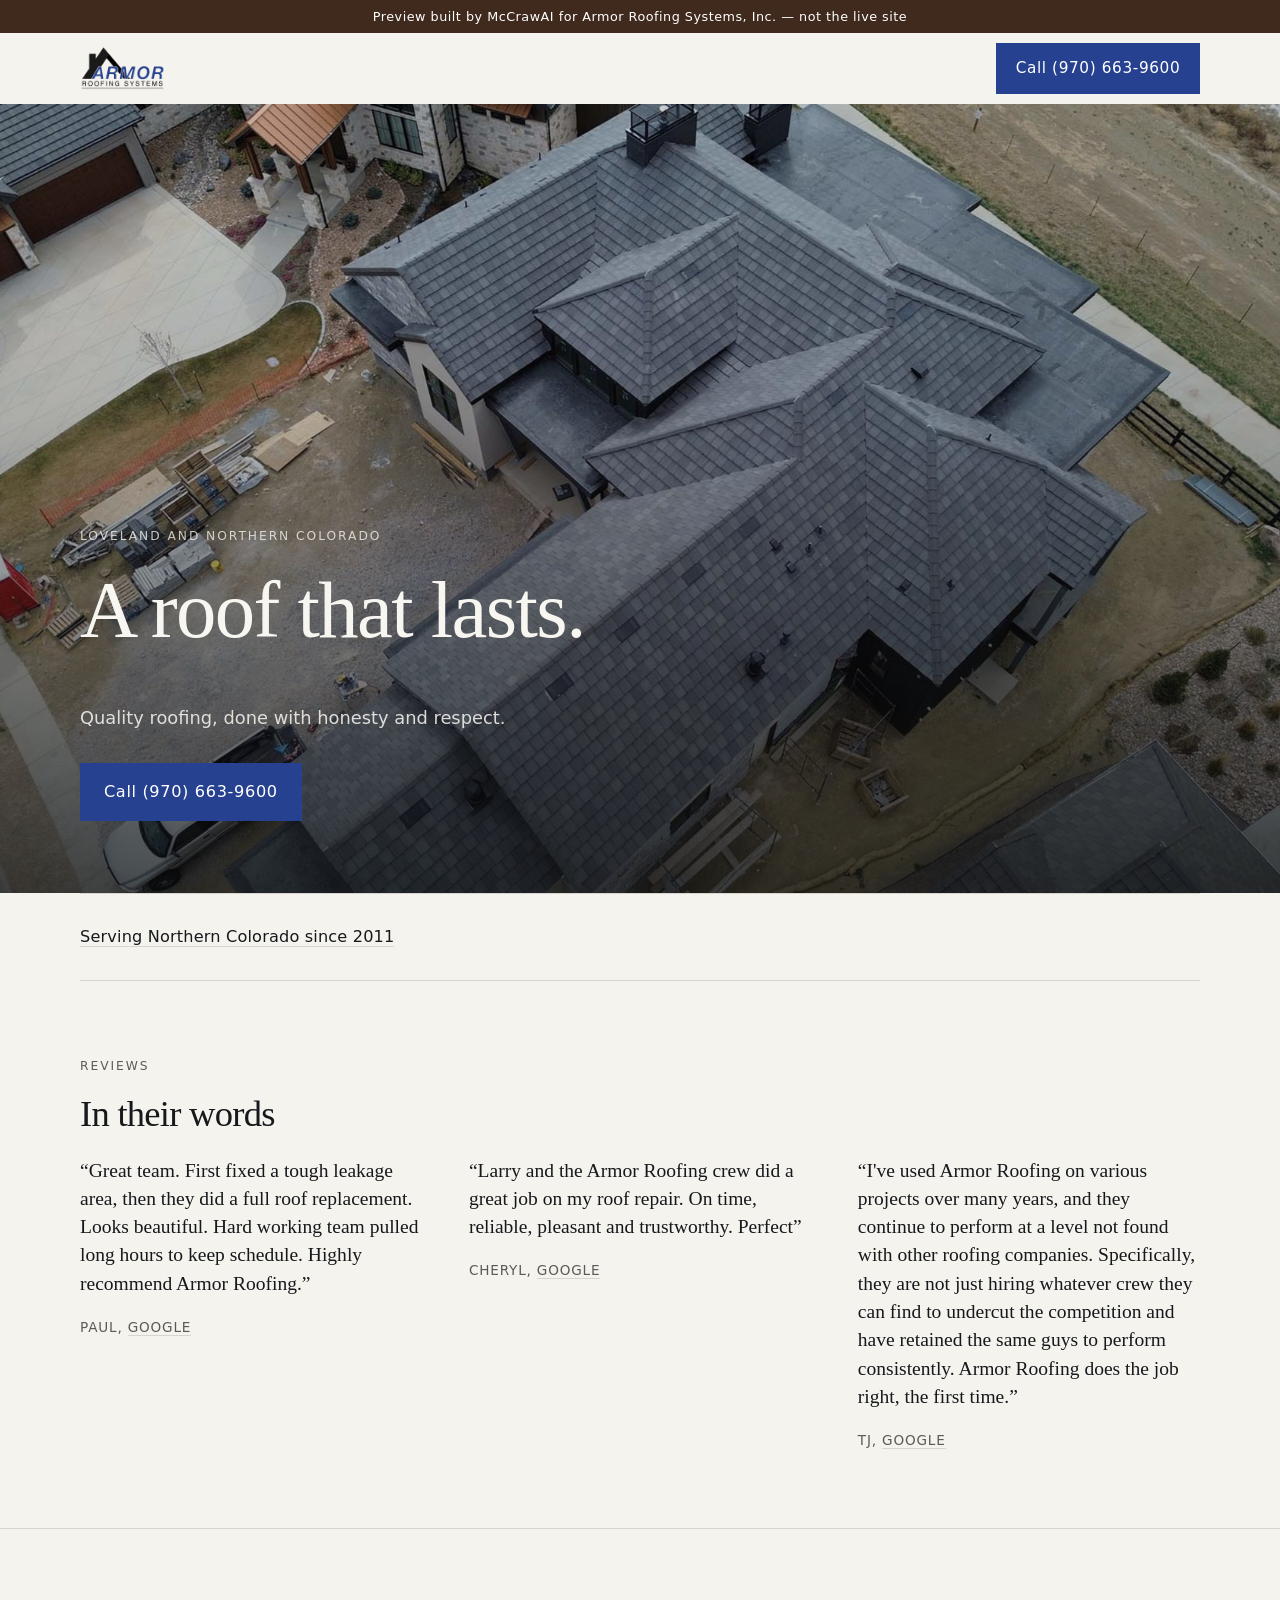
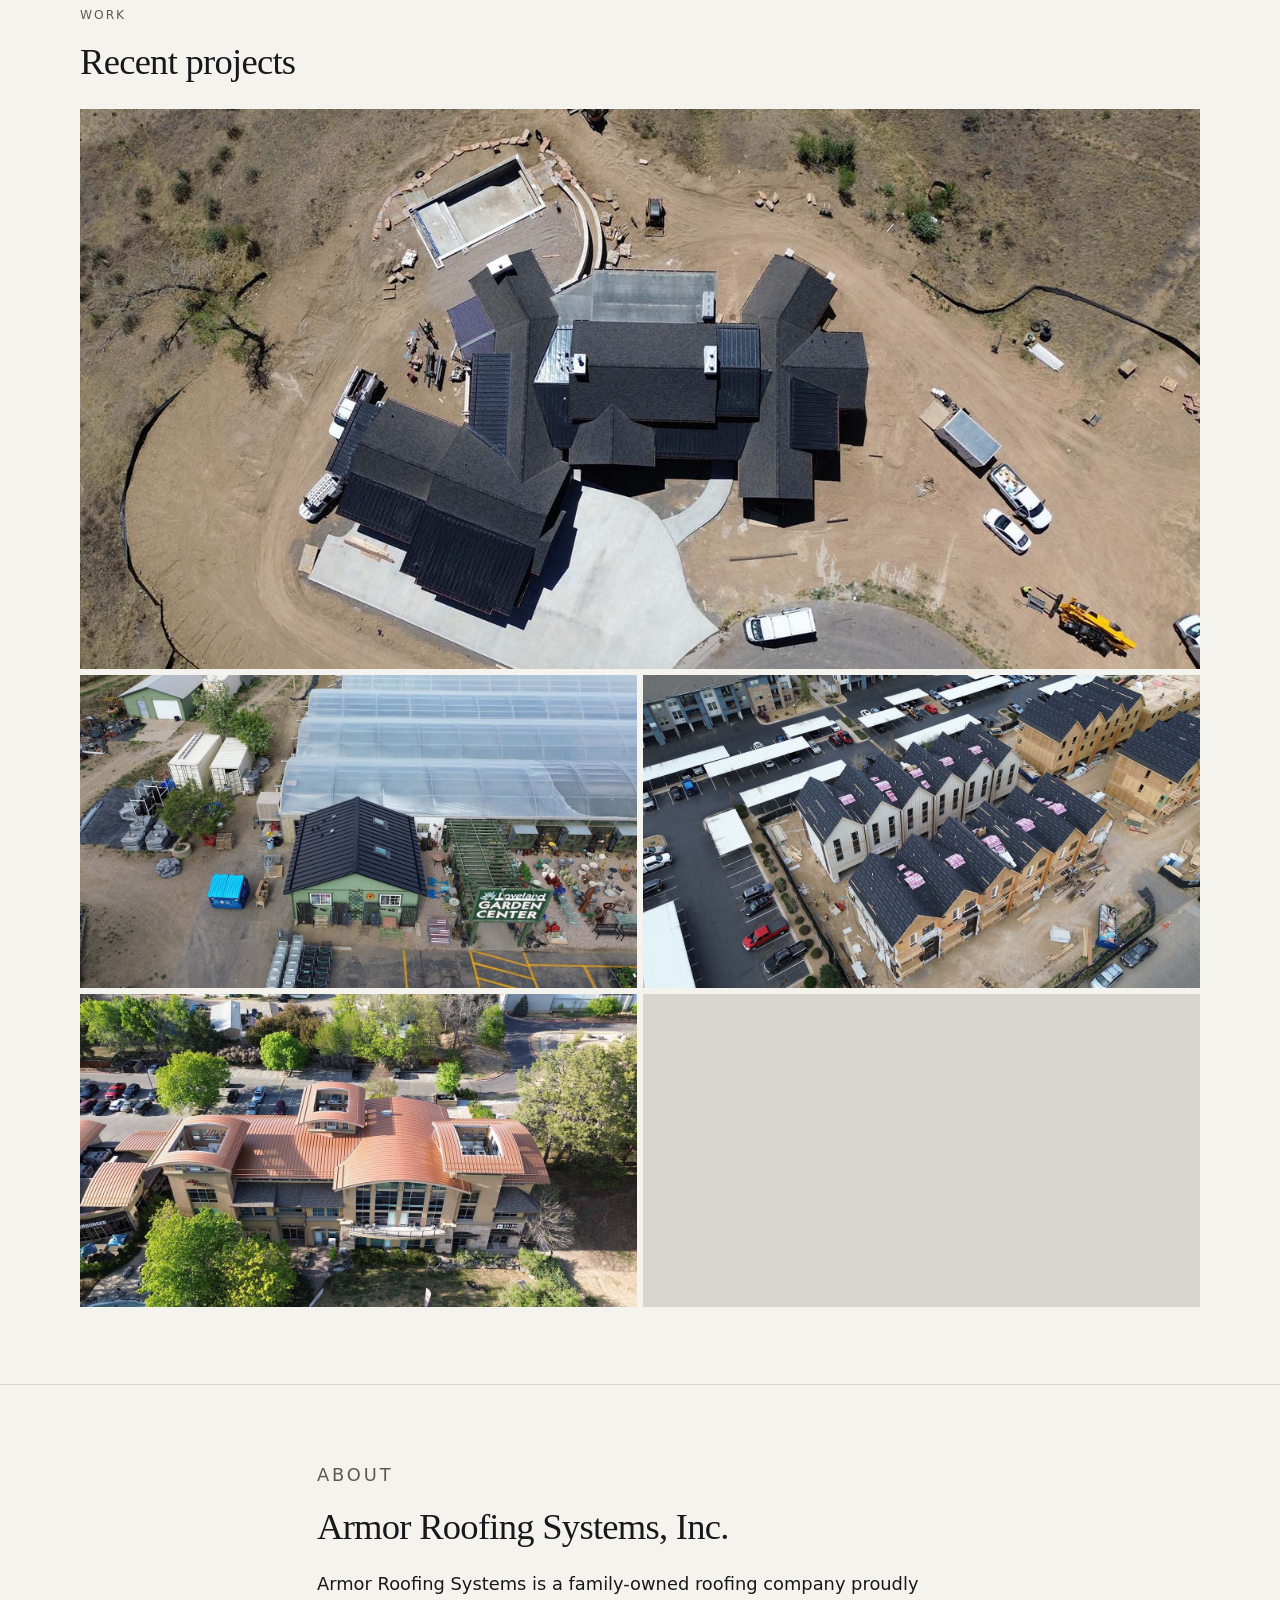
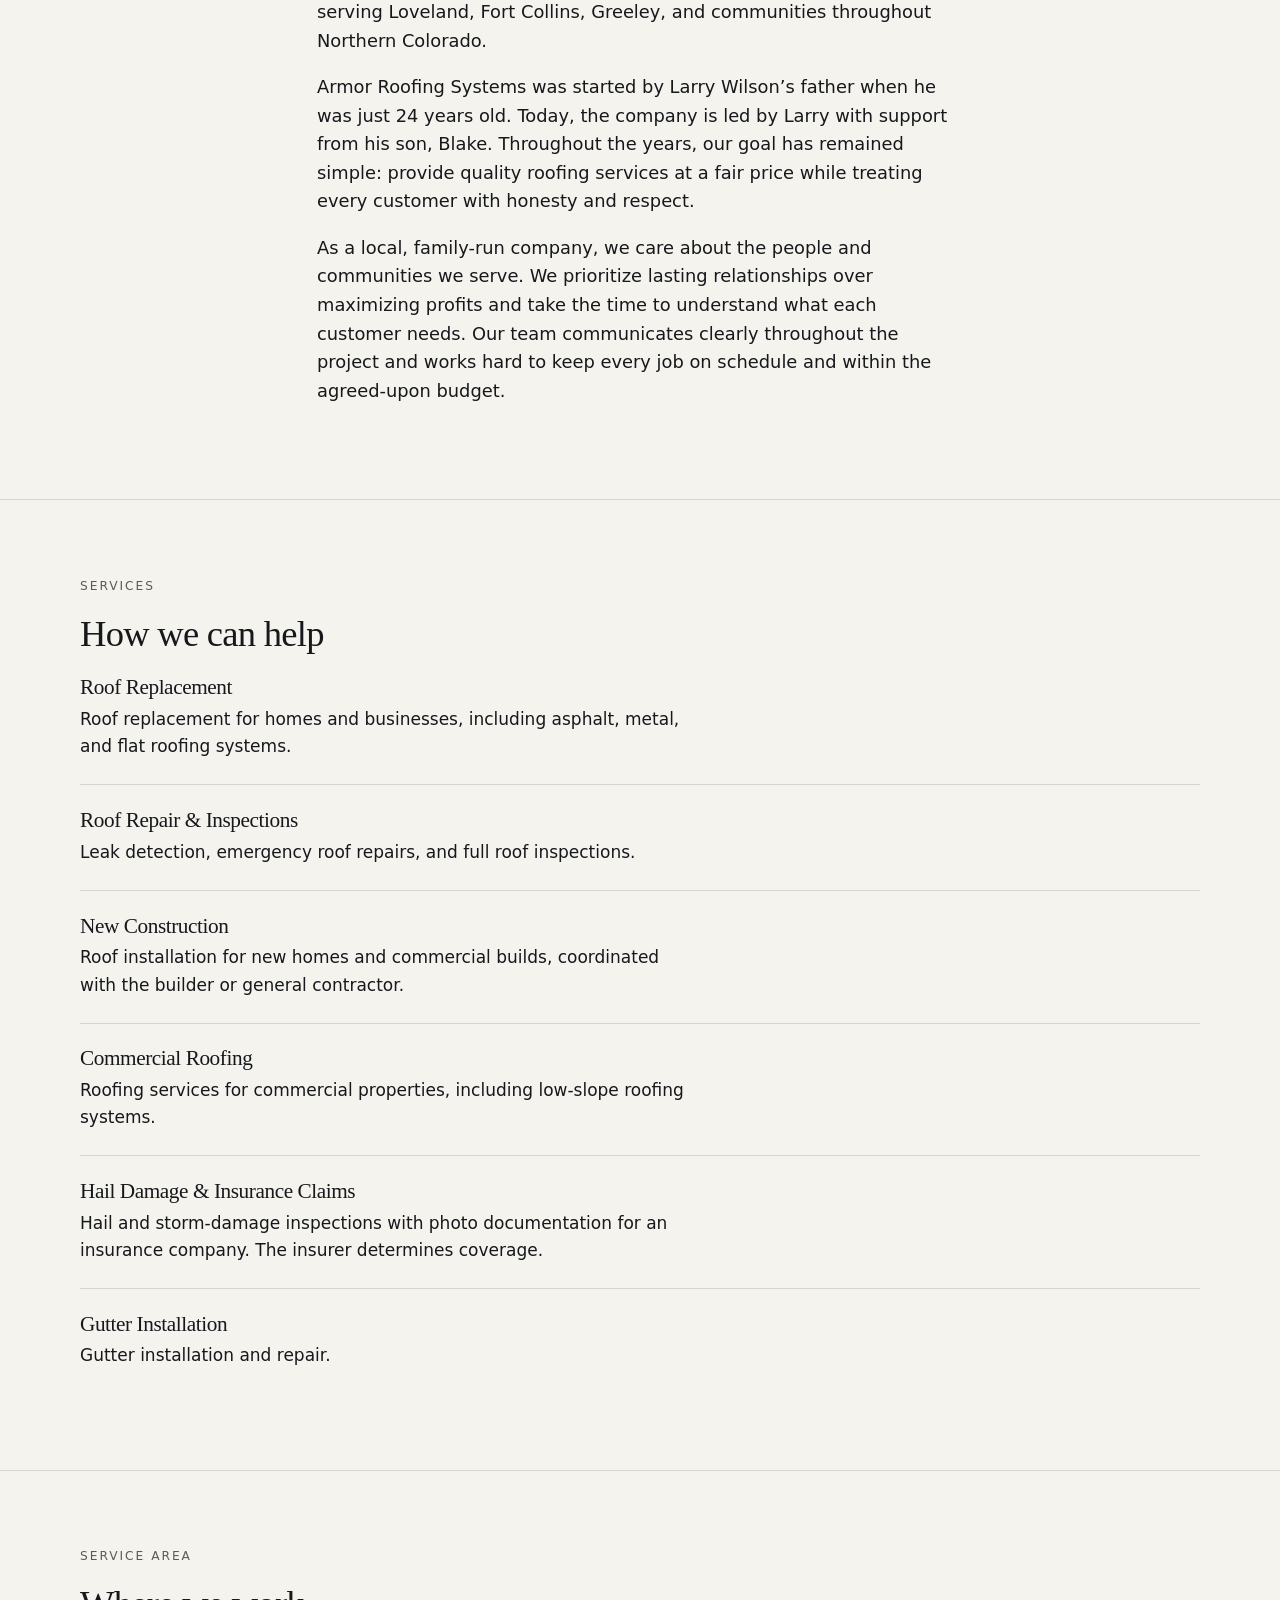
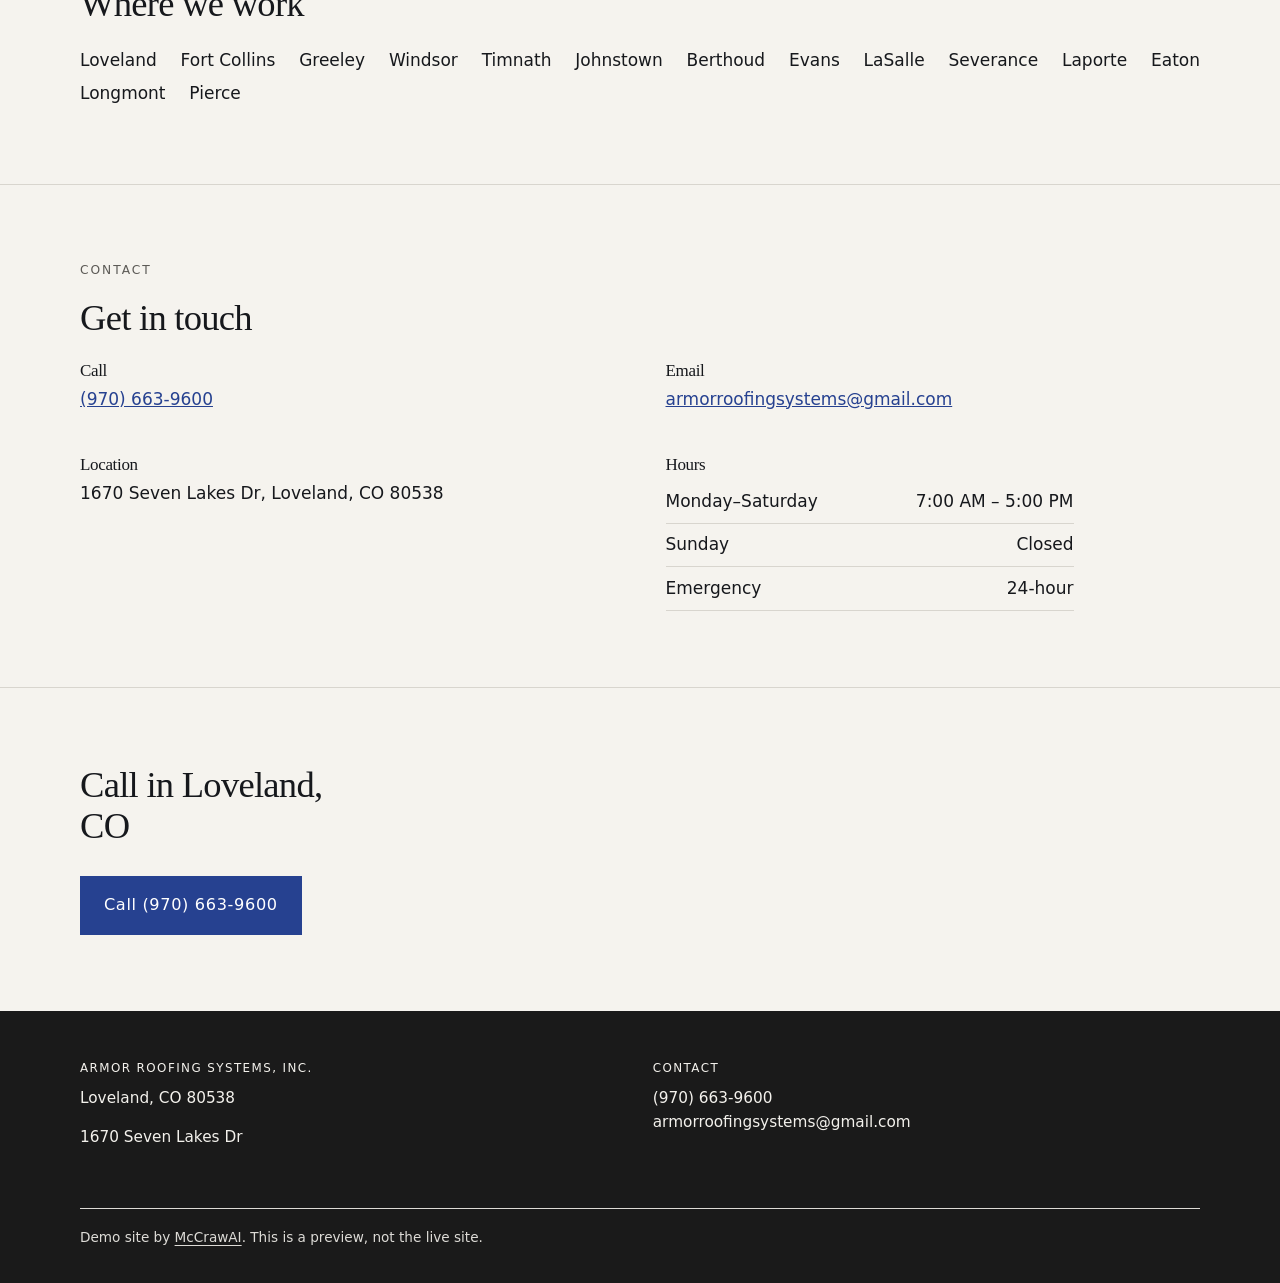
==== commit 9ab438bc: "Publish preview demo for Armor Roofing Systems, Inc." ====
--- a/index.html
+++ b/index.html
@@ -14,7 +14,7 @@
 <meta property="og:url" content="https://mccrawaiops.github.io/demo-armor-roofing-systems/">
 <meta property="og:image" content="https://mccrawaiops.github.io/demo-armor-roofing-systems/img/berthoud-project.jpg">
 <meta name="twitter:card" content="summary">
-<meta name="theme-color" content="#f4f3ef">
+<meta name="theme-color" content="#F5F3EE">
 <link rel="icon" href="img/favicon.png" type="image/png">
 <link rel="apple-touch-icon" href="img/favicon.png">
 <link rel="preload" as="image" href="img/berthoud-project-sm.jpg" imagesrcset="img/berthoud-project-sm.jpg 960w, img/berthoud-project.jpg 1920w" imagesizes="100vw">
@@ -26,7 +26,7 @@
 <a class="skip" href="#main">Skip to content</a>
 <header class="top" id="top">
   <div class="wrap bar">
-    <a href="index.html" class="brand"><img src="img/logo.png" width="800" height="401" alt="Armor Roofing Systems, Inc."></a>
+    <a href="index.html" class="brand"><img src="img/logo.png" width="800" height="414" alt="Armor Roofing Systems, Inc."></a>
     <a class="callbtn" href="tel:+19706639600">Call (970) 663-9600</a>
   </div>
 </header>
--- a/styles.css
+++ b/styles.css
@@ -4,19 +4,25 @@
 
 /* Prospect demo styles. Two typefaces per site, injected as --font-head and --font-body. */
 :root{
-  --primary:#111318;
+  --primary:#16181C;
   --accent:#264190;
-  --bg:#f4f3ef;
-  --ink:#1c1917;
-  --muted:#5c5955;
-  --paper:#fffcf8;
-  --line:#d8d5ce;
-  --header:#ffffff;
-  --header-ink:#111318;
+  --bg:#F5F3EE;
+  --ink:#16181C;
+  --muted:#5C5A56;
+  --paper:#FFFcf8;
+  --line:#D8D5CE;
+  --header:#F5F3EE;
+  --header-ink:#16181C;
+  --btn-ink:#FFFFFF;
+  --secondary:#1A1A1A;
+  --footer:#1A1A1A;
+  --footer-ink:#F3F1EC;
+  --logo-h:44px;
+  --logo-max-w:220px;
   --ribbon:#3f2a1d;
   --font-head:Georgia,"Iowan Old Style","Times New Roman",serif;
   --font-body:system-ui,-apple-system,"Segoe UI",sans-serif;
-  --header-h:4.25rem;
+  --header-h:calc(var(--logo-h) + 1.5rem);
 }
 *,*::before,*::after{box-sizing:border-box}
 html{font-size:17px;-webkit-text-size-adjust:100%}
@@ -75,11 +81,11 @@
   padding:.6rem 0;
 }
 .brand{display:flex;align-items:center;gap:.8rem;text-decoration:none;color:var(--header-ink);min-width:0}
-.brand img{height:44px;width:auto;max-width:200px}
+.brand img{height:var(--logo-h);width:auto;max-width:var(--logo-max-w)}
 .wordmark{font-family:var(--font-head);font-weight:500;font-size:1.05rem;line-height:1.2;letter-spacing:-0.02em}
 .callbtn{
   background:var(--accent);
-  color:#fff;
+  color:var(--btn-ink);
   text-decoration:none;
   font-weight:500;
   font-size:.9rem;
@@ -109,7 +115,7 @@
 .btn{
   display:inline-block;
   background:var(--accent);
-  color:#fff;
+  color:var(--btn-ink);
   text-decoration:none;
   font-weight:500;
   font-size:.95rem;
@@ -155,7 +161,7 @@
 .hero-bleed h1,.hero-bleed .eyebrow,.hero-bleed .lead{color:#f8f6f1}
 .hero-bleed .eyebrow{color:rgba(248,246,241,.78)}
 .hero-bleed .lead{color:rgba(248,246,241,.86)}
-.hero-bleed .btn{background:#fff;color:#161412;border-color:#fff}
+.hero-bleed .btn{background:var(--accent);color:var(--btn-ink);border-color:var(--accent)}
 @keyframes hero-settle{from{transform:scale(1.08);opacity:.7}to{transform:scale(1.04);opacity:1}}
 @keyframes fade-up{from{opacity:0;transform:translateY(.6rem)}to{opacity:1;transform:none}}
 .hero-bleed .hero-copy{animation:fade-up 1s ease both .2s}
@@ -259,12 +265,12 @@
 .cta-band{padding:4.5rem 0;border-top:1px solid var(--line)}
 .cta-band h2{max-width:16ch}
 
-.foot{padding:3rem 0 2rem;font-size:.9rem;color:var(--muted)}
-.foot a{color:var(--ink);text-decoration:none}
+.foot{padding:3rem 0 2rem;font-size:.9rem;background:var(--footer);color:var(--footer-ink)}
+.foot a{color:var(--footer-ink);text-decoration:none}
 .cols{display:grid;gap:1.5rem;grid-template-columns:repeat(auto-fit,minmax(160px,1fr))}
-.foot h3{color:var(--ink);font-family:var(--font-body);font-size:.7rem;letter-spacing:.12em;text-transform:uppercase;font-weight:500;margin:0 0 .6rem}
-.credit{margin-top:2.5rem;padding-top:1.1rem;border-top:1px solid var(--line);font-size:.8rem;color:var(--muted)}
-.credit a{color:var(--muted);text-decoration:underline;text-underline-offset:3px}
+.foot h3{color:var(--footer-ink);font-family:var(--font-body);font-size:.7rem;letter-spacing:.12em;text-transform:uppercase;font-weight:500;margin:0 0 .6rem}
+.credit{margin-top:2.5rem;padding-top:1.1rem;border-top:1px solid currentColor;opacity:.9;font-size:.8rem}
+.credit a{color:inherit;text-decoration:underline;text-underline-offset:3px}
 
 /* Dark bases */
 .base-dark{background:var(--bg);color:var(--ink)}
